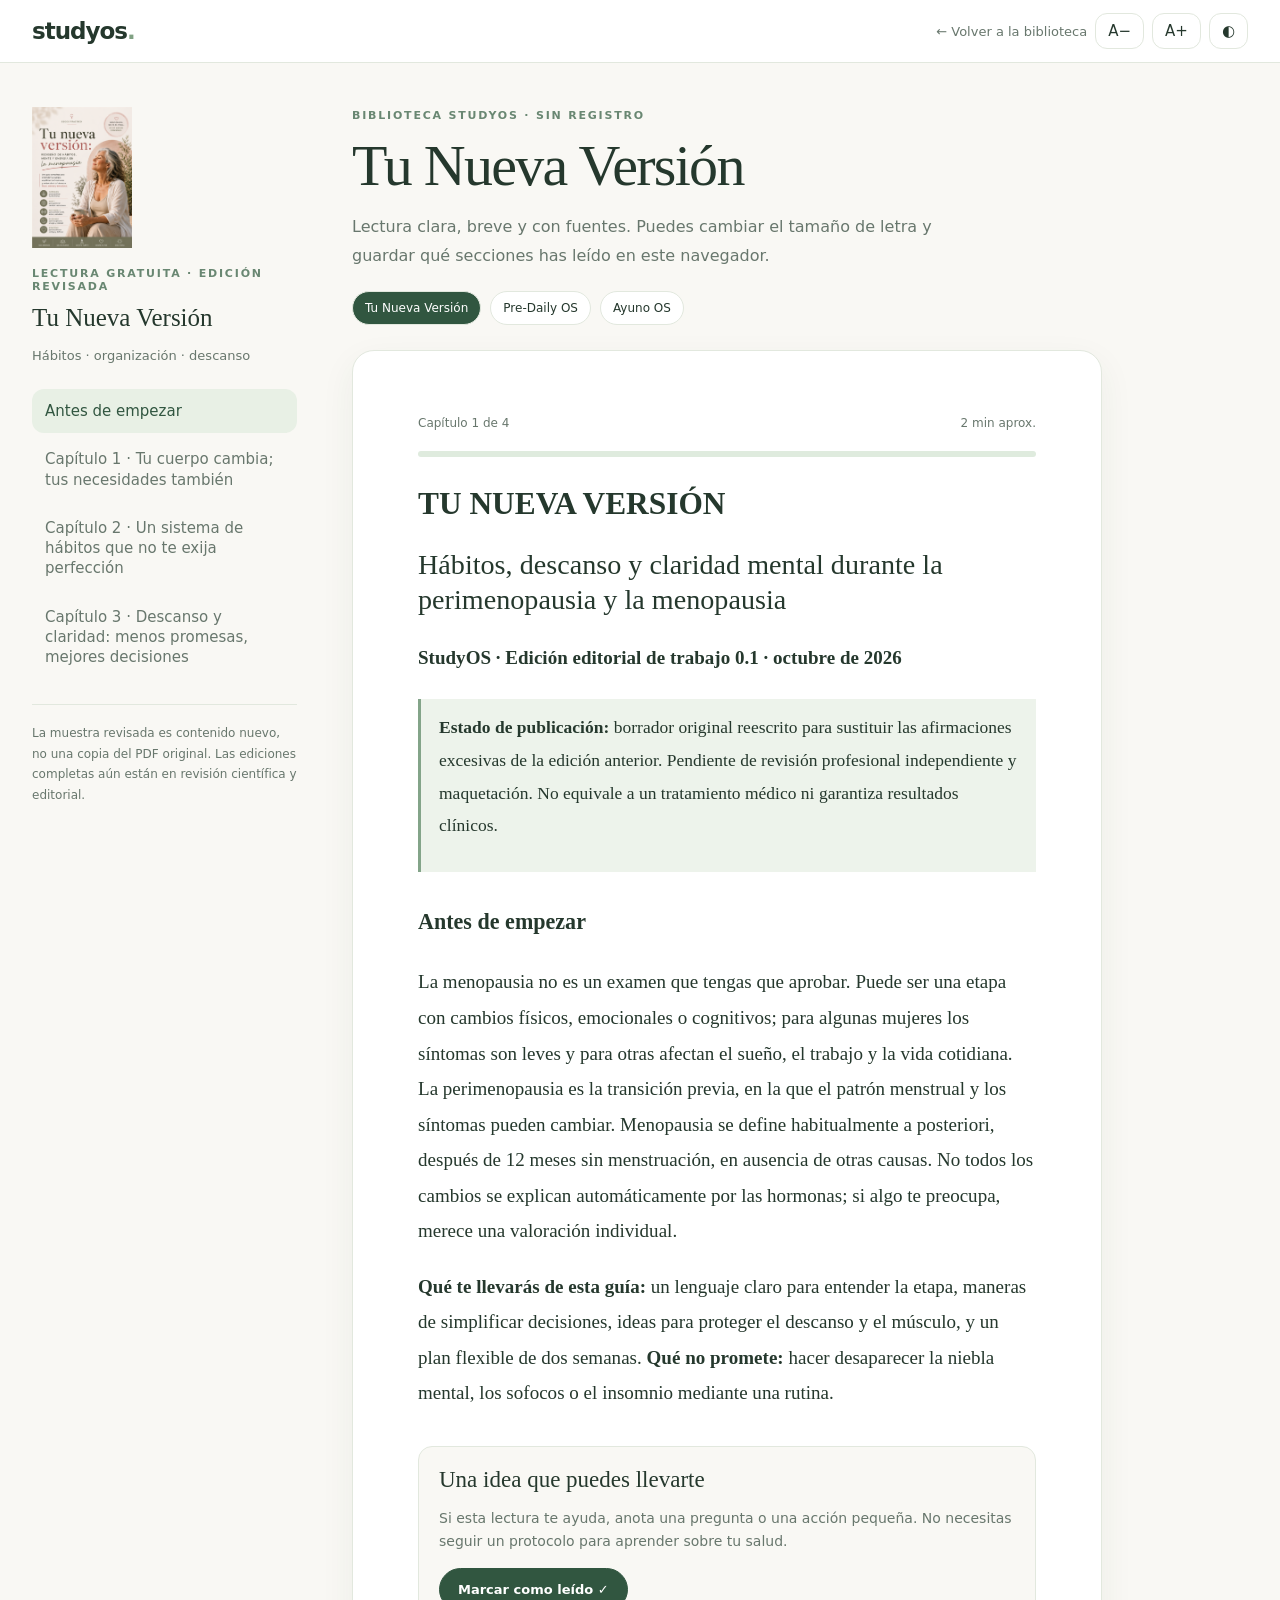
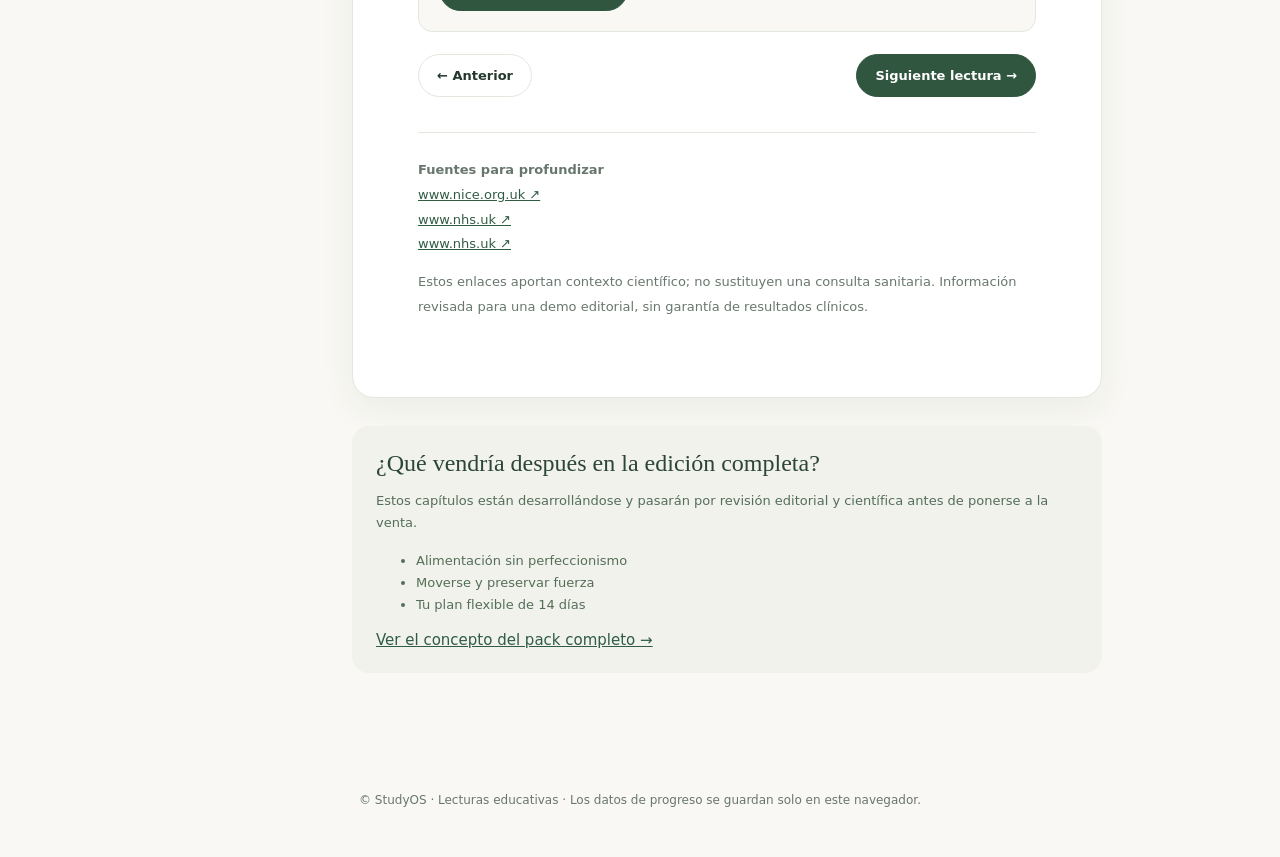
==== leer.html @ 232c693a "Add files via upload" ====
<!doctype html><html lang="es"><head><meta charset="utf-8"><meta name="viewport" content="width=device-width,initial-scale=1,viewport-fit=cover"><meta name="theme-color" content="#f9f8f4"><title>Biblioteca de lectura · StudyOS</title><meta name="description" content="Lee gratis guías claras y científicamente prudentes sobre menopausia, hábitos, suplementos y alimentación."><style>
:root{--ink:#25382d;--accent:#315c44;--bg:#f9f8f4;--paper:#fff;--muted:#68776d;--line:#e2e8de}*{box-sizing:border-box}html{scroll-behavior:smooth}body{margin:0;background:var(--bg);color:var(--ink);font-family:Inter,system-ui,-apple-system,sans-serif;font-size:15px}body.night{--ink:#e8eee7;--accent:#b4d5b4;--bg:#17251c;--paper:#26352a;--muted:#b2c0b1;--line:#405444}a{color:var(--accent)}button{font:inherit;cursor:pointer}header{position:sticky;top:0;z-index:5;background:var(--paper);border-bottom:1px solid var(--line)}.header-inner{max-width:1260px;margin:auto;display:flex;align-items:center;justify-content:space-between;gap:14px;padding:13px 22px}.logo{font-size:23px;letter-spacing:-1px;font-weight:850;text-decoration:none;color:var(--ink)}.logo span{color:#80a183}.nav-tools{display:flex;gap:8px;align-items:center;flex-wrap:wrap}.tool{background:transparent;border:1px solid var(--line);border-radius:12px;padding:8px 12px;color:var(--ink)}.tool:hover{border-color:var(--accent)}.small-link{font-size:13px;color:var(--muted);text-decoration:none}.layout{max-width:1260px;margin:0 auto;display:grid;grid-template-columns:265px minmax(0,750px);gap:55px;padding:42px 22px 90px}.sidebar{align-self:start;position:sticky;top:95px}.sidebar img{width:100px;height:145px;object-fit:contain;display:block;margin-bottom:17px}.eyebrow{font-size:11px;letter-spacing:1.8px;font-weight:800;color:#698772;text-transform:uppercase}.sidebar h2{font-family:Georgia,serif;font-size:25px;font-weight:400;margin:11px 0}.sidebar p{font-size:13px;color:var(--muted);line-height:1.7}.toc{margin-top:22px;display:flex;flex-direction:column;gap:4px}.toc button{border:0;background:transparent;text-align:left;padding:12px 13px;border-radius:12px;color:var(--muted);line-height:1.35}.toc button:hover,.toc button.active{background:#e8f0e5;color:#315640}body.night .toc button:hover,body.night .toc button.active{background:#39513d;color:white}.sidebar-note{border-top:1px solid var(--line);margin-top:25px;padding-top:18px;font-size:12px;color:var(--muted);line-height:1.7}.reader-head{padding:4px 0 25px}.reader-head h1{font-family:Georgia,serif;font-weight:400;font-size:clamp(38px,5vw,58px);letter-spacing:-1.7px;line-height:1.09;margin:12px 0}.reader-head p{color:var(--muted);font-size:16px;line-height:1.8;max-width:600px}.book-switch{margin-top:20px;display:flex;gap:9px;flex-wrap:wrap}.book-switch a{text-decoration:none;border:1px solid var(--line);border-radius:100px;padding:9px 12px;font-size:12px;background:var(--paper);color:var(--ink)}.book-switch a.current{background:#315640;color:white}.paper{background:var(--paper);border:1px solid var(--line);border-radius:22px;padding:clamp(23px,5.5vw,65px);box-shadow:0 12px 34px #284b3210}.read-meta{font-size:12px;color:var(--muted);display:flex;justify-content:space-between;align-items:center;gap:12px;margin-bottom:21px}.reading-progress{height:6px;border-radius:20px;background:#dfebde;overflow:hidden;margin-bottom:28px}.reading-progress i{height:100%;display:block;width:0;background:#547c5c;transition:width .2s}.prose{font-family:Georgia,'Times New Roman',serif;font-size:var(--reader-font,19px);line-height:1.87;letter-spacing:.02px}.prose h1{font-size:1.65em;line-height:1.2}.prose h2{font-size:1.48em;font-weight:400;line-height:1.23;margin:22px 0}.prose h3{font-size:1.16em;margin-top:29px}.prose p,.prose li{margin:0 0 1.05em}.prose ul,.prose ol{padding-left:1.4em}.prose strong{color:var(--ink)}.prose blockquote{border-left:3px solid #83a489;padding:12px 18px;margin:24px 0;background:#edf3eb;font-size:.92em}body.night .prose blockquote{background:#344b38}.end-card{border:1px solid var(--line);border-radius:14px;padding:20px;margin-top:35px;background:var(--bg)}.end-card h3{margin:0 0 9px;font-family:Georgia,serif;font-size:23px;font-weight:400}.end-card p{font-size:14px;color:var(--muted);line-height:1.7}.reader-actions{display:flex;justify-content:space-between;gap:10px;margin:22px 0}.btn{border:1px solid #315640;background:#315640;color:white;padding:13px 18px;border-radius:100px;font-size:13px;font-weight:700}.btn.secondary{background:transparent;color:var(--ink);border-color:var(--line)}.refs{margin-top:35px;font-size:13px;line-height:1.9;color:var(--muted);border-top:1px solid var(--line);padding-top:25px}.refs a{overflow-wrap:anywhere}.locked{background:#f0f2eb;border-radius:17px;padding:24px;margin-top:28px}.locked h3{font-family:Georgia,serif;font-weight:400;font-size:24px;margin:0 0 12px;color:#2d4535}.locked p,.locked li{font-size:13px;line-height:1.7;color:#556e58}footer{text-align:center;color:var(--muted);font-size:12px;padding:30px 12px 50px}#reader-error{display:none;margin:30px auto;padding:25px;max-width:500px}@media(max-width:820px){.layout{grid-template-columns:1fr;gap:15px;padding:20px 15px 60px}.sidebar{position:static;display:grid;grid-template-columns:70px 1fr;column-gap:14px}.sidebar img{width:69px;height:96px;grid-row:span 2}.sidebar h2{margin:0;font-size:20px}.sidebar p{margin:5px 0}.toc{grid-column:1/-1;display:flex;flex-direction:row;overflow-x:auto;gap:7px;padding-bottom:8px;margin-top:12px}.toc button{border:1px solid var(--line);white-space:nowrap;font-size:12px;flex:0 0 auto}.sidebar-note{grid-column:1/-1;margin-top:8px}.paper{padding:22px}.reader-head h1{font-size:37px}.header-inner{padding:11px 14px}.small-link{display:none}.nav-tools{gap:5px}.tool{padding:8px}}@media(prefers-reduced-motion:reduce){*{scroll-behavior:auto!important;transition:none!important}}
</style></head><body>
<header><div class="header-inner"><a class="logo" href="index.html">studyos<span>.</span></a><div class="nav-tools"><a class="small-link" href="index.html#biblioteca">← Volver a la biblioteca</a><button class="tool" id="font-down" type="button" aria-label="Reducir letra">A−</button><button class="tool" id="font-up" type="button" aria-label="Aumentar letra">A+</button><button class="tool" id="theme" type="button" aria-label="Cambiar modo de lectura">◐</button></div></div></header>
<main class="layout"><aside class="sidebar" aria-label="Navegación del lector"><img id="cover" alt="Portada del libro"/><div><div class="eyebrow">LECTURA GRATUITA · EDICIÓN REVISADA</div><h2 id="side-title"></h2><p id="side-sub"></p></div><nav class="toc" id="toc" aria-label="Capítulos disponibles"></nav><div class="sidebar-note">La muestra revisada es contenido nuevo, no una copia del PDF original. Las ediciones completas aún están en revisión científica y editorial.</div></aside>
<div><div class="reader-head"><div class="eyebrow">BIBLIOTECA STUDYOS · SIN REGISTRO</div><h1 id="main-title"></h1><p>Lectura clara, breve y con fuentes. Puedes cambiar el tamaño de letra y guardar qué secciones has leído en este navegador.</p><div class="book-switch" id="book-switch"></div></div><article class="paper"><div class="read-meta"><span id="chapter-position"></span><span id="reading-time"></span></div><div class="reading-progress"><i id="reading-progress"></i></div><div class="prose" id="prose"></div><div class="end-card"><h3>Una idea que puedes llevarte</h3><p>Si esta lectura te ayuda, anota una pregunta o una acción pequeña. No necesitas seguir un protocolo para aprender sobre tu salud.</p><button class="btn" id="mark-read" type="button">Marcar como leído ✓</button></div><div class="reader-actions"><button class="btn secondary" type="button" id="prev">← Anterior</button><button class="btn" type="button" id="next">Siguiente lectura →</button></div><div class="refs"><strong>Fuentes para profundizar</strong><div id="source-links"></div><p>Estos enlaces aportan contexto científico; no sustituyen una consulta sanitaria. Información revisada para una demo editorial, sin garantía de resultados clínicos.</p></div></article><div class="locked"><h3>¿Qué vendría después en la edición completa?</h3><p>Estos capítulos están desarrollándose y pasarán por revisión editorial y científica antes de ponerse a la venta.</p><ul id="premium-outline"></ul><a href="index.html#precios">Ver el concepto del pack completo →</a></div></div></main><footer>© StudyOS · Lecturas educativas · Los datos de progreso se guardan solo en este navegador.</footer>
<script src="lecturas.js"></script><script>
(()=>{
const all=window.STUDYOS_LECTURAS||{};const params=new URLSearchParams(location.search);let key=Object.prototype.hasOwnProperty.call(all,params.get('libro'))?params.get('libro'):'habitos';let book=all[key],index=0;const $=x=>document.getElementById(x);const chapters=book.chapters;
function read(){try{return JSON.parse(localStorage.getItem('studyos-read-v4')||'{}')}catch{return {}}}function save(x){try{localStorage.setItem('studyos-read-v4',JSON.stringify(x))}catch{}}
let saved=read();let fontsize=19;try{fontsize=Number(localStorage.getItem('studyos-font-v4')||19)}catch{}fontsize=Math.max(16,Math.min(25,fontsize));function setsize(){document.documentElement.style.setProperty('--reader-font',fontsize+'px');try{localStorage.setItem('studyos-font-v4',fontsize)}catch{}}
function draw(){book=all[key];let chapter=book.chapters[index];$('cover').src=book.cover;$('cover').alt='Portada de '+book.title;$('side-title').textContent=book.title;$('side-sub').textContent=book.subtitle;$('main-title').textContent=book.title;$('chapter-position').textContent='Capítulo '+(index+1)+' de '+book.chapters.length;$('reading-time').textContent=chapter.minutes+' min aprox.';$('reading-progress').style.width=(saved[key]||[]).length/book.chapters.length*100+'%';$('prose').innerHTML=chapter.html;$('toc').innerHTML=book.chapters.map((ch,i)=>`<button type="button" data-chapter="${i}" class="${i===index?'active':''}">${(saved[key]||[]).includes(i)?'✓ ':''}${ch.title}</button>`).join('');$('mark-read').textContent=(saved[key]||[]).includes(index)?'Leído ✓':'Marcar como leído ✓';$('prev').disabled=index===0;$('next').disabled=index===book.chapters.length-1;$('book-switch').innerHTML=Object.keys(all).map(k=>`<a class="${k===key?'current':''}" href="leer.html?libro=${k}">${all[k].title}</a>`).join('');$('source-links').innerHTML=book.sources.map(s=>`<div><a href="${s}" target="_blank" rel="noopener noreferrer">${new URL(s).hostname} ↗</a></div>`).join('');$('premium-outline').innerHTML=book.premium_outline.map(t=>'<li>'+t+'</li>').join('')}
$('toc').onclick=e=>{const b=e.target.closest('button[data-chapter]');if(b){index=Number(b.dataset.chapter);draw();window.scrollTo({top:0,behavior:'smooth'})}};$('prev').onclick=()=>{if(index>0){index--;draw();window.scrollTo(0,0)}};$('next').onclick=()=>{if(index<book.chapters.length-1){index++;draw();window.scrollTo(0,0)}};$('mark-read').onclick=()=>{let arr=saved[key]||[];if(!arr.includes(index))arr.push(index);saved[key]=arr;save(saved);draw()};$('font-up').onclick=()=>{fontsize=Math.min(25,fontsize+1);setsize()};$('font-down').onclick=()=>{fontsize=Math.max(16,fontsize-1);setsize()};$('theme').onclick=()=>{document.body.classList.toggle('night');try{localStorage.setItem('studyos-night-v4',document.body.classList.contains('night')?'1':'0')}catch{}};try{if(localStorage.getItem('studyos-night-v4')==='1')document.body.classList.add('night')}catch{}setsize();draw()
})();
</script></body></html>
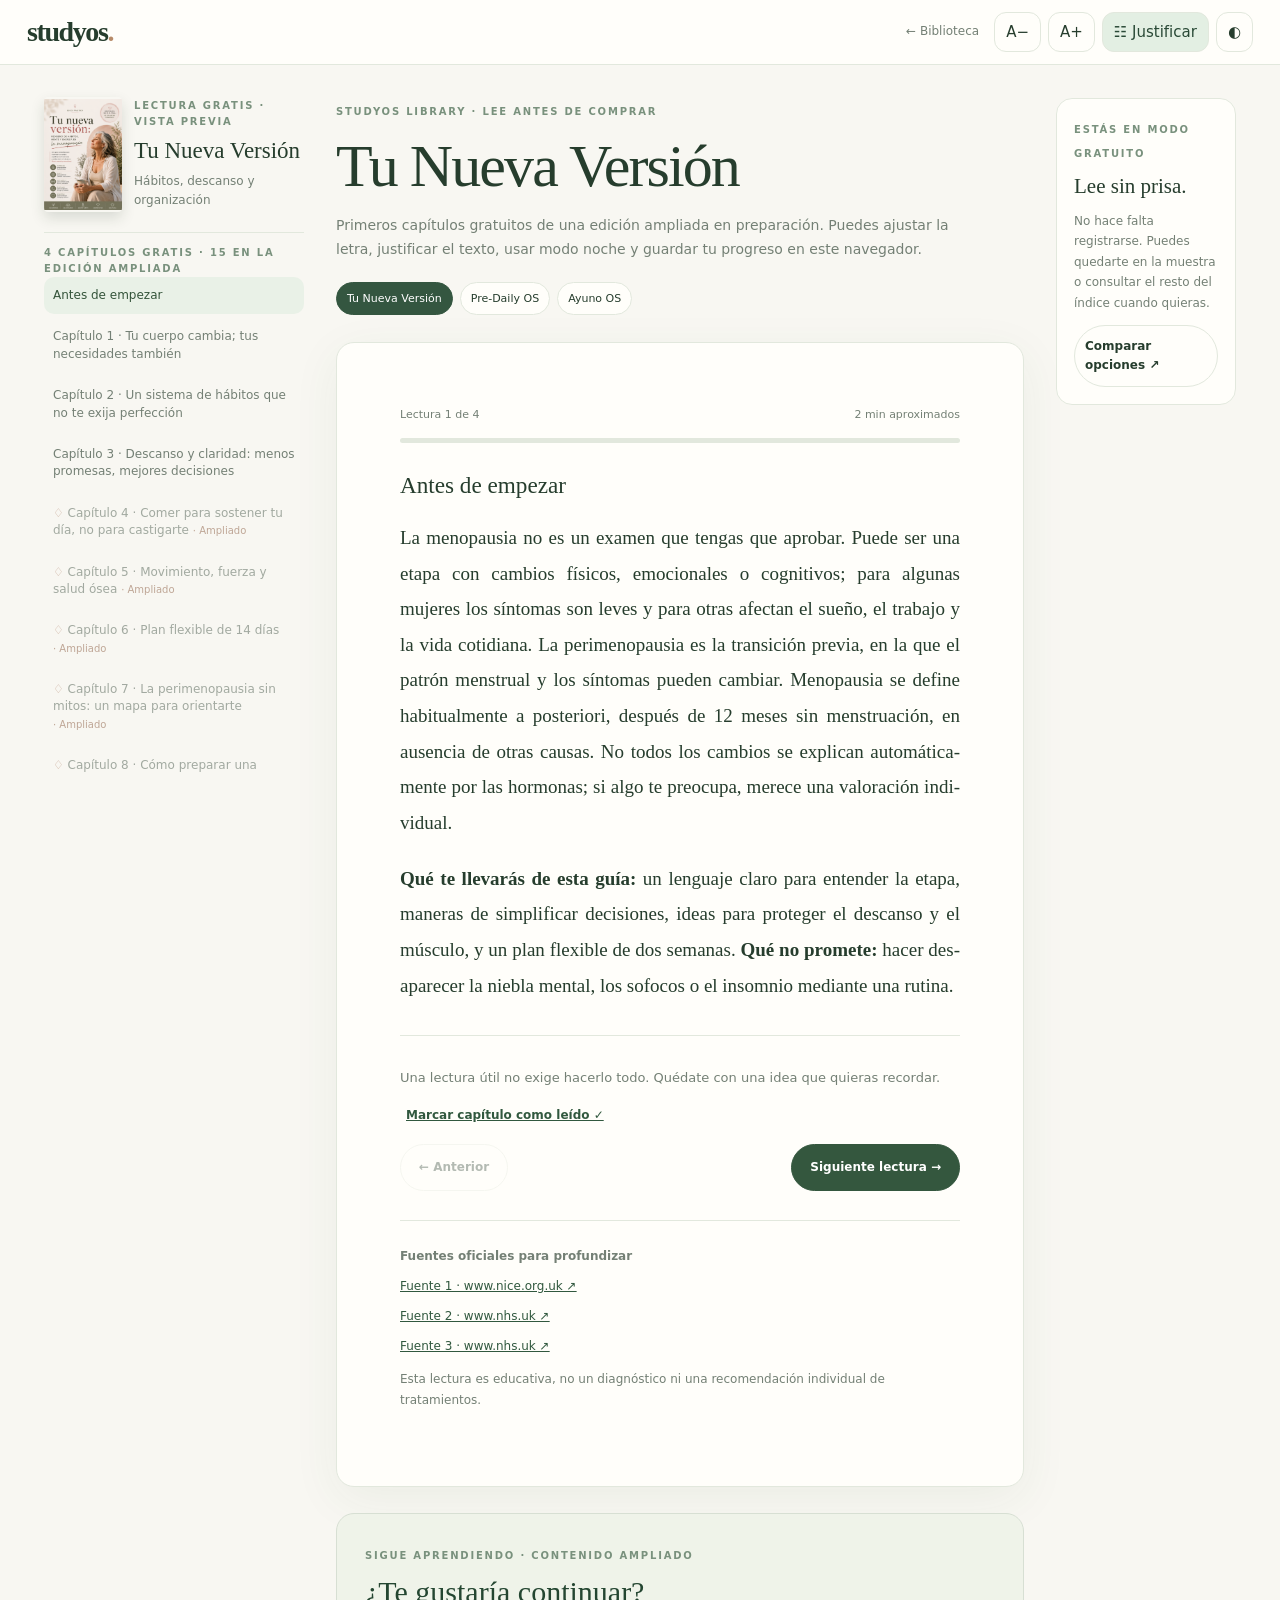
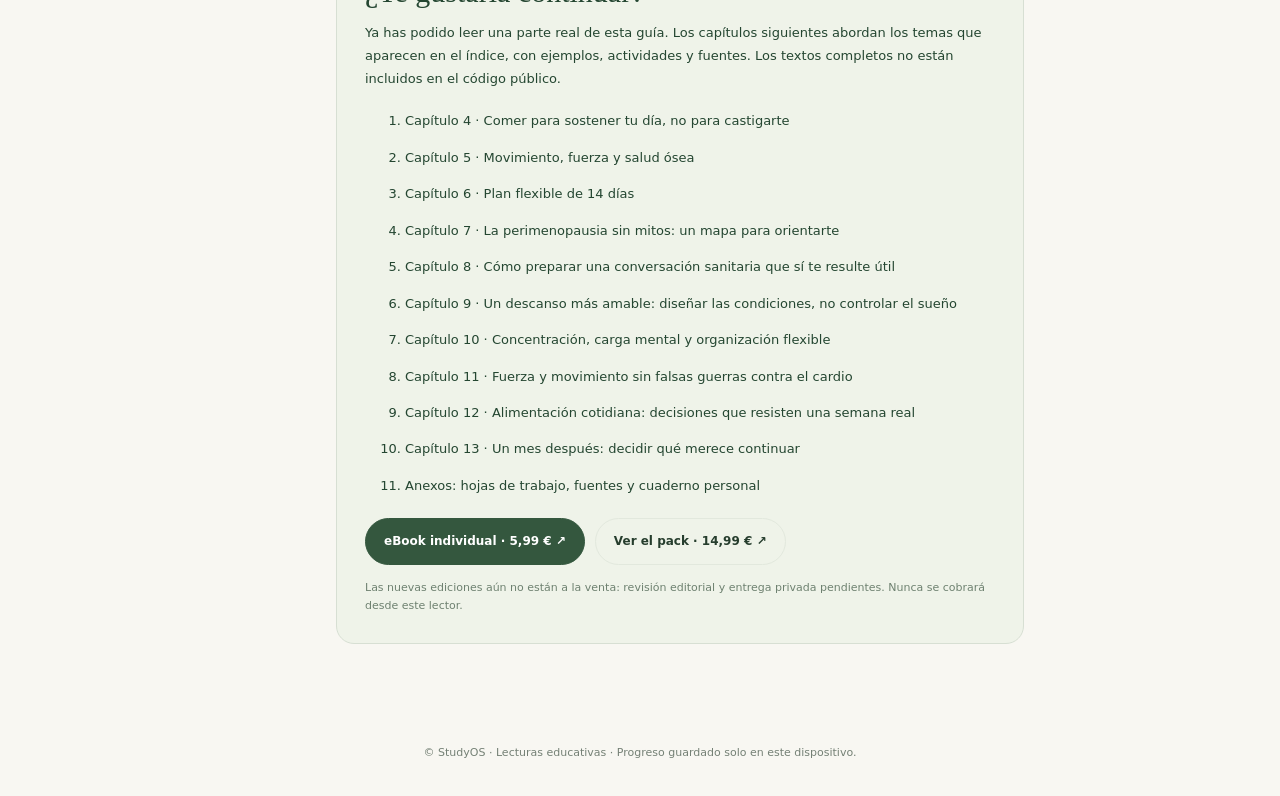
==== commit 4ad19e7f: "Add files via upload" ====
--- a/leer.html
+++ b/leer.html
@@ -1,15 +1,23 @@
-<!doctype html><html lang="es"><head><meta charset="utf-8"><meta name="viewport" content="width=device-width,initial-scale=1,viewport-fit=cover"><meta name="theme-color" content="#f9f8f4"><title>Biblioteca de lectura · StudyOS</title><meta name="description" content="Lee gratis guías claras y científicamente prudentes sobre menopausia, hábitos, suplementos y alimentación."><style>
-:root{--ink:#25382d;--accent:#315c44;--bg:#f9f8f4;--paper:#fff;--muted:#68776d;--line:#e2e8de}*{box-sizing:border-box}html{scroll-behavior:smooth}body{margin:0;background:var(--bg);color:var(--ink);font-family:Inter,system-ui,-apple-system,sans-serif;font-size:15px}body.night{--ink:#e8eee7;--accent:#b4d5b4;--bg:#17251c;--paper:#26352a;--muted:#b2c0b1;--line:#405444}a{color:var(--accent)}button{font:inherit;cursor:pointer}header{position:sticky;top:0;z-index:5;background:var(--paper);border-bottom:1px solid var(--line)}.header-inner{max-width:1260px;margin:auto;display:flex;align-items:center;justify-content:space-between;gap:14px;padding:13px 22px}.logo{font-size:23px;letter-spacing:-1px;font-weight:850;text-decoration:none;color:var(--ink)}.logo span{color:#80a183}.nav-tools{display:flex;gap:8px;align-items:center;flex-wrap:wrap}.tool{background:transparent;border:1px solid var(--line);border-radius:12px;padding:8px 12px;color:var(--ink)}.tool:hover{border-color:var(--accent)}.small-link{font-size:13px;color:var(--muted);text-decoration:none}.layout{max-width:1260px;margin:0 auto;display:grid;grid-template-columns:265px minmax(0,750px);gap:55px;padding:42px 22px 90px}.sidebar{align-self:start;position:sticky;top:95px}.sidebar img{width:100px;height:145px;object-fit:contain;display:block;margin-bottom:17px}.eyebrow{font-size:11px;letter-spacing:1.8px;font-weight:800;color:#698772;text-transform:uppercase}.sidebar h2{font-family:Georgia,serif;font-size:25px;font-weight:400;margin:11px 0}.sidebar p{font-size:13px;color:var(--muted);line-height:1.7}.toc{margin-top:22px;display:flex;flex-direction:column;gap:4px}.toc button{border:0;background:transparent;text-align:left;padding:12px 13px;border-radius:12px;color:var(--muted);line-height:1.35}.toc button:hover,.toc button.active{background:#e8f0e5;color:#315640}body.night .toc button:hover,body.night .toc button.active{background:#39513d;color:white}.sidebar-note{border-top:1px solid var(--line);margin-top:25px;padding-top:18px;font-size:12px;color:var(--muted);line-height:1.7}.reader-head{padding:4px 0 25px}.reader-head h1{font-family:Georgia,serif;font-weight:400;font-size:clamp(38px,5vw,58px);letter-spacing:-1.7px;line-height:1.09;margin:12px 0}.reader-head p{color:var(--muted);font-size:16px;line-height:1.8;max-width:600px}.book-switch{margin-top:20px;display:flex;gap:9px;flex-wrap:wrap}.book-switch a{text-decoration:none;border:1px solid var(--line);border-radius:100px;padding:9px 12px;font-size:12px;background:var(--paper);color:var(--ink)}.book-switch a.current{background:#315640;color:white}.paper{background:var(--paper);border:1px solid var(--line);border-radius:22px;padding:clamp(23px,5.5vw,65px);box-shadow:0 12px 34px #284b3210}.read-meta{font-size:12px;color:var(--muted);display:flex;justify-content:space-between;align-items:center;gap:12px;margin-bottom:21px}.reading-progress{height:6px;border-radius:20px;background:#dfebde;overflow:hidden;margin-bottom:28px}.reading-progress i{height:100%;display:block;width:0;background:#547c5c;transition:width .2s}.prose{font-family:Georgia,'Times New Roman',serif;font-size:var(--reader-font,19px);line-height:1.87;letter-spacing:.02px}.prose h1{font-size:1.65em;line-height:1.2}.prose h2{font-size:1.48em;font-weight:400;line-height:1.23;margin:22px 0}.prose h3{font-size:1.16em;margin-top:29px}.prose p,.prose li{margin:0 0 1.05em}.prose ul,.prose ol{padding-left:1.4em}.prose strong{color:var(--ink)}.prose blockquote{border-left:3px solid #83a489;padding:12px 18px;margin:24px 0;background:#edf3eb;font-size:.92em}body.night .prose blockquote{background:#344b38}.end-card{border:1px solid var(--line);border-radius:14px;padding:20px;margin-top:35px;background:var(--bg)}.end-card h3{margin:0 0 9px;font-family:Georgia,serif;font-size:23px;font-weight:400}.end-card p{font-size:14px;color:var(--muted);line-height:1.7}.reader-actions{display:flex;justify-content:space-between;gap:10px;margin:22px 0}.btn{border:1px solid #315640;background:#315640;color:white;padding:13px 18px;border-radius:100px;font-size:13px;font-weight:700}.btn.secondary{background:transparent;color:var(--ink);border-color:var(--line)}.refs{margin-top:35px;font-size:13px;line-height:1.9;color:var(--muted);border-top:1px solid var(--line);padding-top:25px}.refs a{overflow-wrap:anywhere}.locked{background:#f0f2eb;border-radius:17px;padding:24px;margin-top:28px}.locked h3{font-family:Georgia,serif;font-weight:400;font-size:24px;margin:0 0 12px;color:#2d4535}.locked p,.locked li{font-size:13px;line-height:1.7;color:#556e58}footer{text-align:center;color:var(--muted);font-size:12px;padding:30px 12px 50px}#reader-error{display:none;margin:30px auto;padding:25px;max-width:500px}@media(max-width:820px){.layout{grid-template-columns:1fr;gap:15px;padding:20px 15px 60px}.sidebar{position:static;display:grid;grid-template-columns:70px 1fr;column-gap:14px}.sidebar img{width:69px;height:96px;grid-row:span 2}.sidebar h2{margin:0;font-size:20px}.sidebar p{margin:5px 0}.toc{grid-column:1/-1;display:flex;flex-direction:row;overflow-x:auto;gap:7px;padding-bottom:8px;margin-top:12px}.toc button{border:1px solid var(--line);white-space:nowrap;font-size:12px;flex:0 0 auto}.sidebar-note{grid-column:1/-1;margin-top:8px}.paper{padding:22px}.reader-head h1{font-size:37px}.header-inner{padding:11px 14px}.small-link{display:none}.nav-tools{gap:5px}.tool{padding:8px}}@media(prefers-reduced-motion:reduce){*{scroll-behavior:auto!important;transition:none!important}}
+<!doctype html><html lang="es"><head><meta charset="utf-8"><meta name="viewport" content="width=device-width,initial-scale=1,viewport-fit=cover"><meta name="theme-color" content="#faf8f3"><meta name="description" content="Lee los primeros capítulos gratis, en un lector cómodo. Descubre el índice premium antes de decidir si comprar."><title>Leer gratis · Biblioteca StudyOS</title>
+<style>
+:root{--ink:#263d2d;--green:#31583e;--muted:#748075;--paper:#fffefa;--bg:#f8f7f2;--line:#e2e8dd;--reader-font:19px}*{box-sizing:border-box}html{scroll-behavior:smooth}body{margin:0;background:var(--bg);color:var(--ink);font:15px/1.6 system-ui,-apple-system,'Segoe UI',sans-serif}body.night{--ink:#e9eee8;--green:#c5dfc3;--muted:#afc2af;--paper:#26362b;--bg:#17241c;--line:#3c5540}a{color:var(--green)}button{font:inherit;cursor:pointer}header{background:var(--paper);border-bottom:1px solid var(--line);position:sticky;top:0;z-index:8}.top{max-width:1270px;margin:auto;display:flex;align-items:center;justify-content:space-between;padding:12px 22px;gap:14px}.logo{font:700 28px Georgia,serif;letter-spacing:-1.4px;text-decoration:none;color:var(--ink)}.logo b{color:#b78b69}.controls{display:flex;gap:7px;align-items:center;flex-wrap:wrap}.tool{border:1px solid var(--line);border-radius:12px;background:var(--paper);color:var(--ink);padding:7px 11px}.tool[aria-pressed="true"]{background:#e3efe3;color:#294936}.back{font-size:12px;text-decoration:none;color:var(--muted);margin-right:8px}.shell{max-width:1240px;margin:auto;padding:29px 24px 100px;display:grid;grid-template-columns:260px minmax(0,730px) 180px;gap:32px}.side{position:sticky;top:97px;align-self:start}.book-top{display:flex;gap:12px;align-items:center}.side img{width:78px;height:115px;object-fit:contain;border-radius:4px;box-shadow:0 6px 14px #24372125}.eyebrow{font-size:10px;letter-spacing:1.8px;font-weight:800;color:#79917d;text-transform:uppercase}.side h2{font:normal 23px/1.12 Georgia,serif;margin:8px 0}.side p{font-size:12px;color:var(--muted);margin:0}.side-divider{border-top:1px solid var(--line);margin:20px 0 12px}.book-toc{display:flex;flex-direction:column;gap:4px;max-height:55vh;overflow-y:auto}.book-toc button{border:0;background:transparent;border-radius:10px;padding:10px 9px;color:var(--muted);text-align:left;font-size:12px;line-height:1.45}.book-toc button.active,.book-toc button:hover{background:#e9f1e7;color:#34543a}body.night .book-toc button.active{background:#36523c;color:#fff}.book-toc button.locked{opacity:.65}.toc-tag{font-size:10px;color:#a07b65;white-space:nowrap}.reader-intro{margin:4px 0 27px}.reader-intro h1{font:normal clamp(39px,5vw,60px)/1.08 Georgia,serif;letter-spacing:-1.9px;margin:12px 0}.reader-intro p{font-size:14px;line-height:1.75;color:var(--muted);max-width:650px}.book-switch{display:flex;gap:7px;flex-wrap:wrap;margin:20px 0}.book-switch a{text-decoration:none;border:1px solid var(--line);background:var(--paper);border-radius:99px;color:var(--ink);padding:7px 10px;font-size:11px}.book-switch a.active{background:#345640;border-color:#345640;color:#fff}.paper{background:var(--paper);padding:clamp(20px,5vw,63px);border:1px solid var(--line);box-shadow:0 12px 48px #345c3510;border-radius:18px}.reading-meta{display:flex;align-items:center;justify-content:space-between;gap:12px;font-size:11px;color:var(--muted)}.meter{height:5px;background:var(--line);border-radius:99px;overflow:hidden;margin:14px 0 28px}.meter i{height:100%;display:block;background:#8ca993;transition:width .25s}.prose{font:var(--reader-font)/1.87 Georgia,'Times New Roman',serif;overflow-wrap:break-word}.prose p,.prose li{text-align:justify;text-justify:inter-word;hyphens:auto;-webkit-hyphens:auto;margin:0 0 1.1em}.left-text .prose p,.left-text .prose li{text-align:left;hyphens:none}.prose h2{font:normal 1.57em/1.2 Georgia,serif;margin:13px 0 24px}.prose h3{font:normal 1.22em/1.27 Georgia,serif;margin:20px 0}.prose strong{font-weight:700}.prose ol,.prose ul{padding-left:25px}.prose blockquote{border-left:3px solid #b28c69;background:#f2f3ec;color:#526a54;margin:20px 0;padding:12px 17px;font-size:.89em}body.night .prose blockquote{background:#304635;color:#e2eee1}.chapter-actions{margin-top:32px;padding-top:19px;border-top:1px solid var(--line)}.chapter-actions p{font-size:13px;color:var(--muted)}.nav-chapter{display:flex;justify-content:space-between;gap:10px;margin-top:18px}.btn{border:1px solid #34573e;background:#34573e;color:#fff;border-radius:99px;padding:13px 18px;text-decoration:none;font-size:12px;font-weight:750;display:inline-flex;align-items:center;justify-content:center;gap:7px}.btn.secondary{background:transparent;color:var(--ink);border-color:var(--line)}.btn:disabled{opacity:.35;cursor:default}.sources{border-top:1px solid var(--line);padding-top:25px;margin-top:29px;font-size:12px;color:var(--muted);line-height:1.75}.sources a{overflow-wrap:anywhere}.upgrade{margin-top:26px;border:1px solid #d7dfd3;border-radius:18px;background:#eff3e9;padding:28px;color:#244631}body.night .upgrade{background:#304535;color:#e7f0e4}.upgrade h2{font:normal 30px Georgia,serif;margin:9px 0}.upgrade p{font-size:13px;line-height:1.75}.upgrade li{font-size:13px;padding:5px 0}.offer-buttons{display:flex;gap:10px;flex-wrap:wrap;margin:17px 0 5px}.offer-buttons a{font-size:12px}.upgrade-note{font-size:11px;color:#6e8170;margin-top:14px}.reader-aside{align-self:start;position:sticky;top:98px}.reader-aside .mini-box{border:1px solid var(--line);border-radius:16px;padding:17px;background:var(--paper)}.reader-aside h3{font:normal 21px Georgia,serif;margin:10px 0}.reader-aside p{color:var(--muted);font-size:12px;line-height:1.7}.reader-aside .btn{width:100%;padding:11px 10px}.footer{text-align:center;font-size:11px;color:var(--muted);margin-bottom:35px}.mark{border:0;background:none;color:var(--green);text-decoration:underline;font-size:12px;cursor:pointer;font-weight:700}.source-link{display:block;margin:9px 0}.lock-icon{color:#b3876e}.chapter-end{background:#f2f5ee;border-radius:14px;padding:21px;margin:25px 0}.chapter-end strong{font:normal 22px Georgia,serif}.chapter-end p{font-size:13px;color:#586f60;line-height:1.7}body.night .chapter-end{background:#344837}body.night .chapter-end p{color:#cad8c6}button:focus-visible,a:focus-visible{outline:3px solid #bb966b;outline-offset:3px}
+@media(max-width:1100px){.shell{grid-template-columns:245px minmax(0,760px)}.reader-aside{display:none}}@media(max-width:800px){.shell{grid-template-columns:1fr;padding:18px 14px 65px;gap:18px}.side{position:static}.book-toc{flex-direction:row;overflow-x:auto;max-height:none;padding:4px 0 10px}.book-toc button{flex:0 0 auto;max-width:175px;border:1px solid var(--line)}.book-top{align-items:center}.side img{width:58px;height:80px}.side-divider{margin:14px 0 5px}.paper{padding:23px}.reader-intro h1{font-size:42px}.controls{gap:5px}.tool{padding:7px 8px}.back{display:none}}@media(max-width:450px){.nav-chapter{flex-direction:column}.nav-chapter button{width:100%}.top{padding:10px 13px}.logo{font-size:23px}.reader-intro h1{font-size:37px}.book-switch a{font-size:10px}}
+@media(prefers-reduced-motion:reduce){html{scroll-behavior:auto}*{transition:none!important}}
+
+/* Ajustes de legibilidad V5 · solamente texto del libro */
+.prose p,.prose li{text-align:justify;text-justify:inter-word;hyphens:auto;-webkit-hyphens:auto;overflow-wrap:break-word}
+.left-text .prose p,.left-text .prose li{text-align:left;hyphens:none}
+.upgrade{scroll-margin-top:95px}.upgrade li{line-height:1.65;margin-bottom:5px}.upgrade .offer-buttons .btn{min-height:46px}
+@media(max-width:480px){.upgrade{padding:19px}.upgrade .offer-buttons{flex-direction:column}.upgrade .offer-buttons .btn{width:100%}}
 </style></head><body>
-<header><div class="header-inner"><a class="logo" href="index.html">studyos<span>.</span></a><div class="nav-tools"><a class="small-link" href="index.html#biblioteca">← Volver a la biblioteca</a><button class="tool" id="font-down" type="button" aria-label="Reducir letra">A−</button><button class="tool" id="font-up" type="button" aria-label="Aumentar letra">A+</button><button class="tool" id="theme" type="button" aria-label="Cambiar modo de lectura">◐</button></div></div></header>
-<main class="layout"><aside class="sidebar" aria-label="Navegación del lector"><img id="cover" alt="Portada del libro"/><div><div class="eyebrow">LECTURA GRATUITA · EDICIÓN REVISADA</div><h2 id="side-title"></h2><p id="side-sub"></p></div><nav class="toc" id="toc" aria-label="Capítulos disponibles"></nav><div class="sidebar-note">La muestra revisada es contenido nuevo, no una copia del PDF original. Las ediciones completas aún están en revisión científica y editorial.</div></aside>
-<div><div class="reader-head"><div class="eyebrow">BIBLIOTECA STUDYOS · SIN REGISTRO</div><h1 id="main-title"></h1><p>Lectura clara, breve y con fuentes. Puedes cambiar el tamaño de letra y guardar qué secciones has leído en este navegador.</p><div class="book-switch" id="book-switch"></div></div><article class="paper"><div class="read-meta"><span id="chapter-position"></span><span id="reading-time"></span></div><div class="reading-progress"><i id="reading-progress"></i></div><div class="prose" id="prose"></div><div class="end-card"><h3>Una idea que puedes llevarte</h3><p>Si esta lectura te ayuda, anota una pregunta o una acción pequeña. No necesitas seguir un protocolo para aprender sobre tu salud.</p><button class="btn" id="mark-read" type="button">Marcar como leído ✓</button></div><div class="reader-actions"><button class="btn secondary" type="button" id="prev">← Anterior</button><button class="btn" type="button" id="next">Siguiente lectura →</button></div><div class="refs"><strong>Fuentes para profundizar</strong><div id="source-links"></div><p>Estos enlaces aportan contexto científico; no sustituyen una consulta sanitaria. Información revisada para una demo editorial, sin garantía de resultados clínicos.</p></div></article><div class="locked"><h3>¿Qué vendría después en la edición completa?</h3><p>Estos capítulos están desarrollándose y pasarán por revisión editorial y científica antes de ponerse a la venta.</p><ul id="premium-outline"></ul><a href="index.html#precios">Ver el concepto del pack completo →</a></div></div></main><footer>© StudyOS · Lecturas educativas · Los datos de progreso se guardan solo en este navegador.</footer>
+<header><div class="top"><a class="logo" href="index.html" aria-label="Volver a StudyOS">studyos<b>.</b></a><div class="controls"><a class="back" href="index.html#biblioteca">← Biblioteca</a><button class="tool" id="smaller" aria-label="Reducir tamaño de texto">A−</button><button class="tool" id="larger" aria-label="Aumentar tamaño de texto">A+</button><button class="tool" id="justify" aria-pressed="true" title="Alternar texto justificado y alineado a la izquierda">☷ Justificar</button><button class="tool" id="night" aria-label="Alternar modo nocturno">◐</button></div></div></header>
+<main class="shell"><aside class="side"><div class="book-top"><img id="cover" alt="Portada de la guía"><div><div class="eyebrow">LECTURA GRATIS · VISTA PREVIA</div><h2 id="side-title"></h2><p id="side-sub"></p></div></div><div class="side-divider"></div><div class="eyebrow" id="toc-counter"></div><nav class="book-toc" id="toc" aria-label="Índice de capítulos"></nav></aside>
+<div class="main-col"><div class="reader-intro"><span class="eyebrow">STUDYOS LIBRARY · LEE ANTES DE COMPRAR</span><h1 id="title"></h1><p>Primeros capítulos gratuitos de una edición ampliada en preparación. Puedes ajustar la letra, justificar el texto, usar modo noche y guardar tu progreso en este navegador.</p><div class="book-switch" id="book-switch"></div></div>
+<article class="paper"><div class="reading-meta"><span id="chapter-counter"></span><span id="minute-counter"></span></div><div class="meter"><i id="meter"></i></div><div class="prose" id="prose" lang="es"></div><div class="chapter-actions"><p>Una lectura útil no exige hacerlo todo. Quédate con una idea que quieras recordar.</p><button id="read-button" type="button" class="mark">Marcar capítulo como leído ✓</button><div class="nav-chapter"><button id="prev" type="button" class="btn secondary">← Anterior</button><button id="next" type="button" class="btn">Siguiente lectura →</button></div></div><div class="sources"><strong>Fuentes oficiales para profundizar</strong><div id="source-list"></div><p>Esta lectura es educativa, no un diagnóstico ni una recomendación individual de tratamientos.</p></div></article>
+<section class="upgrade" id="continuar"><span class="eyebrow">SIGUE APRENDIENDO · CONTENIDO AMPLIADO</span><h2>¿Te gustaría continuar?</h2><p>Ya has podido leer una parte real de esta guía. Los capítulos siguientes abordan los temas que aparecen en el índice, con ejemplos, actividades y fuentes. Los textos completos no están incluidos en el código público.</p><div id="locked-list"></div><div class="offer-buttons"><a class="btn" href="index.html#precios" id="buy-single">eBook individual · 5,99 € ↗</a><a class="btn secondary" href="index.html#precios">Ver el pack · 14,99 € ↗</a></div><div class="upgrade-note">Las nuevas ediciones aún no están a la venta: revisión editorial y entrega privada pendientes. Nunca se cobrará desde este lector.</div></section>
+</div><aside class="reader-aside"><div class="mini-box"><span class="eyebrow">ESTÁS EN MODO GRATUITO</span><h3>Lee sin prisa.</h3><p>No hace falta registrarse. Puedes quedarte en la muestra o consultar el resto del índice cuando quieras.</p><a class="btn secondary" href="index.html#precios">Comparar opciones ↗</a></div></aside></main><div class="footer">© StudyOS · Lecturas educativas · Progreso guardado solo en este dispositivo.</div>
 <script src="lecturas.js"></script><script>
-(()=>{
-const all=window.STUDYOS_LECTURAS||{};const params=new URLSearchParams(location.search);let key=Object.prototype.hasOwnProperty.call(all,params.get('libro'))?params.get('libro'):'habitos';let book=all[key],index=0;const $=x=>document.getElementById(x);const chapters=book.chapters;
-function read(){try{return JSON.parse(localStorage.getItem('studyos-read-v4')||'{}')}catch{return {}}}function save(x){try{localStorage.setItem('studyos-read-v4',JSON.stringify(x))}catch{}}
-let saved=read();let fontsize=19;try{fontsize=Number(localStorage.getItem('studyos-font-v4')||19)}catch{}fontsize=Math.max(16,Math.min(25,fontsize));function setsize(){document.documentElement.style.setProperty('--reader-font',fontsize+'px');try{localStorage.setItem('studyos-font-v4',fontsize)}catch{}}
-function draw(){book=all[key];let chapter=book.chapters[index];$('cover').src=book.cover;$('cover').alt='Portada de '+book.title;$('side-title').textContent=book.title;$('side-sub').textContent=book.subtitle;$('main-title').textContent=book.title;$('chapter-position').textContent='Capítulo '+(index+1)+' de '+book.chapters.length;$('reading-time').textContent=chapter.minutes+' min aprox.';$('reading-progress').style.width=(saved[key]||[]).length/book.chapters.length*100+'%';$('prose').innerHTML=chapter.html;$('toc').innerHTML=book.chapters.map((ch,i)=>`<button type="button" data-chapter="${i}" class="${i===index?'active':''}">${(saved[key]||[]).includes(i)?'✓ ':''}${ch.title}</button>`).join('');$('mark-read').textContent=(saved[key]||[]).includes(index)?'Leído ✓':'Marcar como leído ✓';$('prev').disabled=index===0;$('next').disabled=index===book.chapters.length-1;$('book-switch').innerHTML=Object.keys(all).map(k=>`<a class="${k===key?'current':''}" href="leer.html?libro=${k}">${all[k].title}</a>`).join('');$('source-links').innerHTML=book.sources.map(s=>`<div><a href="${s}" target="_blank" rel="noopener noreferrer">${new URL(s).hostname} ↗</a></div>`).join('');$('premium-outline').innerHTML=book.premium_outline.map(t=>'<li>'+t+'</li>').join('')}
-$('toc').onclick=e=>{const b=e.target.closest('button[data-chapter]');if(b){index=Number(b.dataset.chapter);draw();window.scrollTo({top:0,behavior:'smooth'})}};$('prev').onclick=()=>{if(index>0){index--;draw();window.scrollTo(0,0)}};$('next').onclick=()=>{if(index<book.chapters.length-1){index++;draw();window.scrollTo(0,0)}};$('mark-read').onclick=()=>{let arr=saved[key]||[];if(!arr.includes(index))arr.push(index);saved[key]=arr;save(saved);draw()};$('font-up').onclick=()=>{fontsize=Math.min(25,fontsize+1);setsize()};$('font-down').onclick=()=>{fontsize=Math.max(16,fontsize-1);setsize()};$('theme').onclick=()=>{document.body.classList.toggle('night');try{localStorage.setItem('studyos-night-v4',document.body.classList.contains('night')?'1':'0')}catch{}};try{if(localStorage.getItem('studyos-night-v4')==='1')document.body.classList.add('night')}catch{}setsize();draw()
-})();
+(()=>{const DATA=window.STUDYOS_LECTURAS||{};const $=id=>document.getElementById(id);let key=new URLSearchParams(location.search).get('libro');if(!DATA[key])key='habitos';let book=DATA[key],idx=0;const storage='studyos-reading-v5';let saved={};try{saved=JSON.parse(localStorage.getItem(storage)||'{}')}catch{}function save(){try{localStorage.setItem(storage,JSON.stringify(saved))}catch{}}let font=19;try{font=Math.max(16,Math.min(25,Number(localStorage.getItem('studyos-font-v5'))||19))}catch{}function setfont(){document.documentElement.style.setProperty('--reader-font',font+'px');try{localStorage.setItem('studyos-font-v5',String(font))}catch{}}
+const labels=Object.keys(DATA);function draw(){const ch=book.chapters[idx];$('cover').src=book.cover;$('cover').alt='Portada de '+book.title;$('side-title').textContent=book.title;$('side-sub').textContent=book.subtitle;$('title').textContent=book.title;$('toc-counter').textContent=book.chapters.length+' capítulos gratis · '+book.total_chapters+' en la edición ampliada';$('chapter-counter').textContent='Lectura '+(idx+1)+' de '+book.chapters.length;$('minute-counter').textContent=ch.minutes+' min aproximados';const read=saved[key]||[];$('meter').style.width=(read.length/book.chapters.length*100)+'%';$('prose').innerHTML=ch.html;$('toc').innerHTML=book.chapters.map((c,i)=>'<button data-ch="'+i+'" class="'+(idx===i?'active':'')+'">'+(read.includes(i)?'✓ ':'')+c.title+'</button>').join('')+book.premium_outline.map((t,i)=>'<button type="button" class="locked" data-lock="'+i+'" title="Contenido de la edición ampliada"><span class="lock-icon">♢</span> '+t+' <span class="toc-tag">· Ampliado</span></button>').join('');$('read-button').textContent=read.includes(idx)?'Capítulo leído ✓':'Marcar capítulo como leído ✓';$('prev').disabled=idx===0;$('next').textContent=idx===book.chapters.length-1?'Ver lo que sigue ↓':'Siguiente lectura →';$('book-switch').innerHTML=labels.map(k=>'<a href="leer.html?libro='+k+'" class="'+(k===key?'active':'')+'">'+DATA[k].title+'</a>').join('');$('source-list').innerHTML=book.sources.map((u,i)=>'<a class="source-link" target="_blank" rel="noopener noreferrer" href="'+u+'">Fuente '+(i+1)+' · '+new URL(u).hostname+' ↗</a>').join('');$('locked-list').innerHTML='<ol>'+book.premium_outline.map(x=>'<li>'+x+'</li>').join('')+'</ol>';}
+$('toc').onclick=e=>{const locked=e.target.closest('[data-lock]');if(locked){$('continuar').scrollIntoView({behavior:'smooth'});return;}const b=e.target.closest('[data-ch]');if(b){idx=Number(b.dataset.ch);draw();window.scrollTo({top:0,behavior:'smooth'})}};$('prev').onclick=()=>{if(idx>0){idx--;draw();window.scrollTo({top:0,behavior:'smooth'})}};$('next').onclick=()=>{if(idx<book.chapters.length-1){idx++;draw();window.scrollTo({top:0,behavior:'smooth'})}else $('continuar').scrollIntoView({behavior:'smooth'})};$('read-button').onclick=()=>{let s=saved[key]||[];if(!s.includes(idx))s.push(idx);saved[key]=s;save();draw()};$('larger').onclick=()=>{font=Math.min(25,font+1);setfont()};$('smaller').onclick=()=>{font=Math.max(16,font-1);setfont()};$('night').onclick=()=>{document.body.classList.toggle('night');try{localStorage.setItem('studyos-night-v5',document.body.classList.contains('night')?'1':'0')}catch{}};$('justify').onclick=()=>{document.body.classList.toggle('left-text');let yes=!document.body.classList.contains('left-text');$('justify').setAttribute('aria-pressed',String(yes));try{localStorage.setItem('studyos-justify-v5',yes?'1':'0')}catch{}};try{if(localStorage.getItem('studyos-night-v5')==='1')document.body.classList.add('night');if(localStorage.getItem('studyos-justify-v5')==='0'){document.body.classList.add('left-text');$('justify').setAttribute('aria-pressed','false')}}catch{}setfont();draw()})();
 </script></body></html>
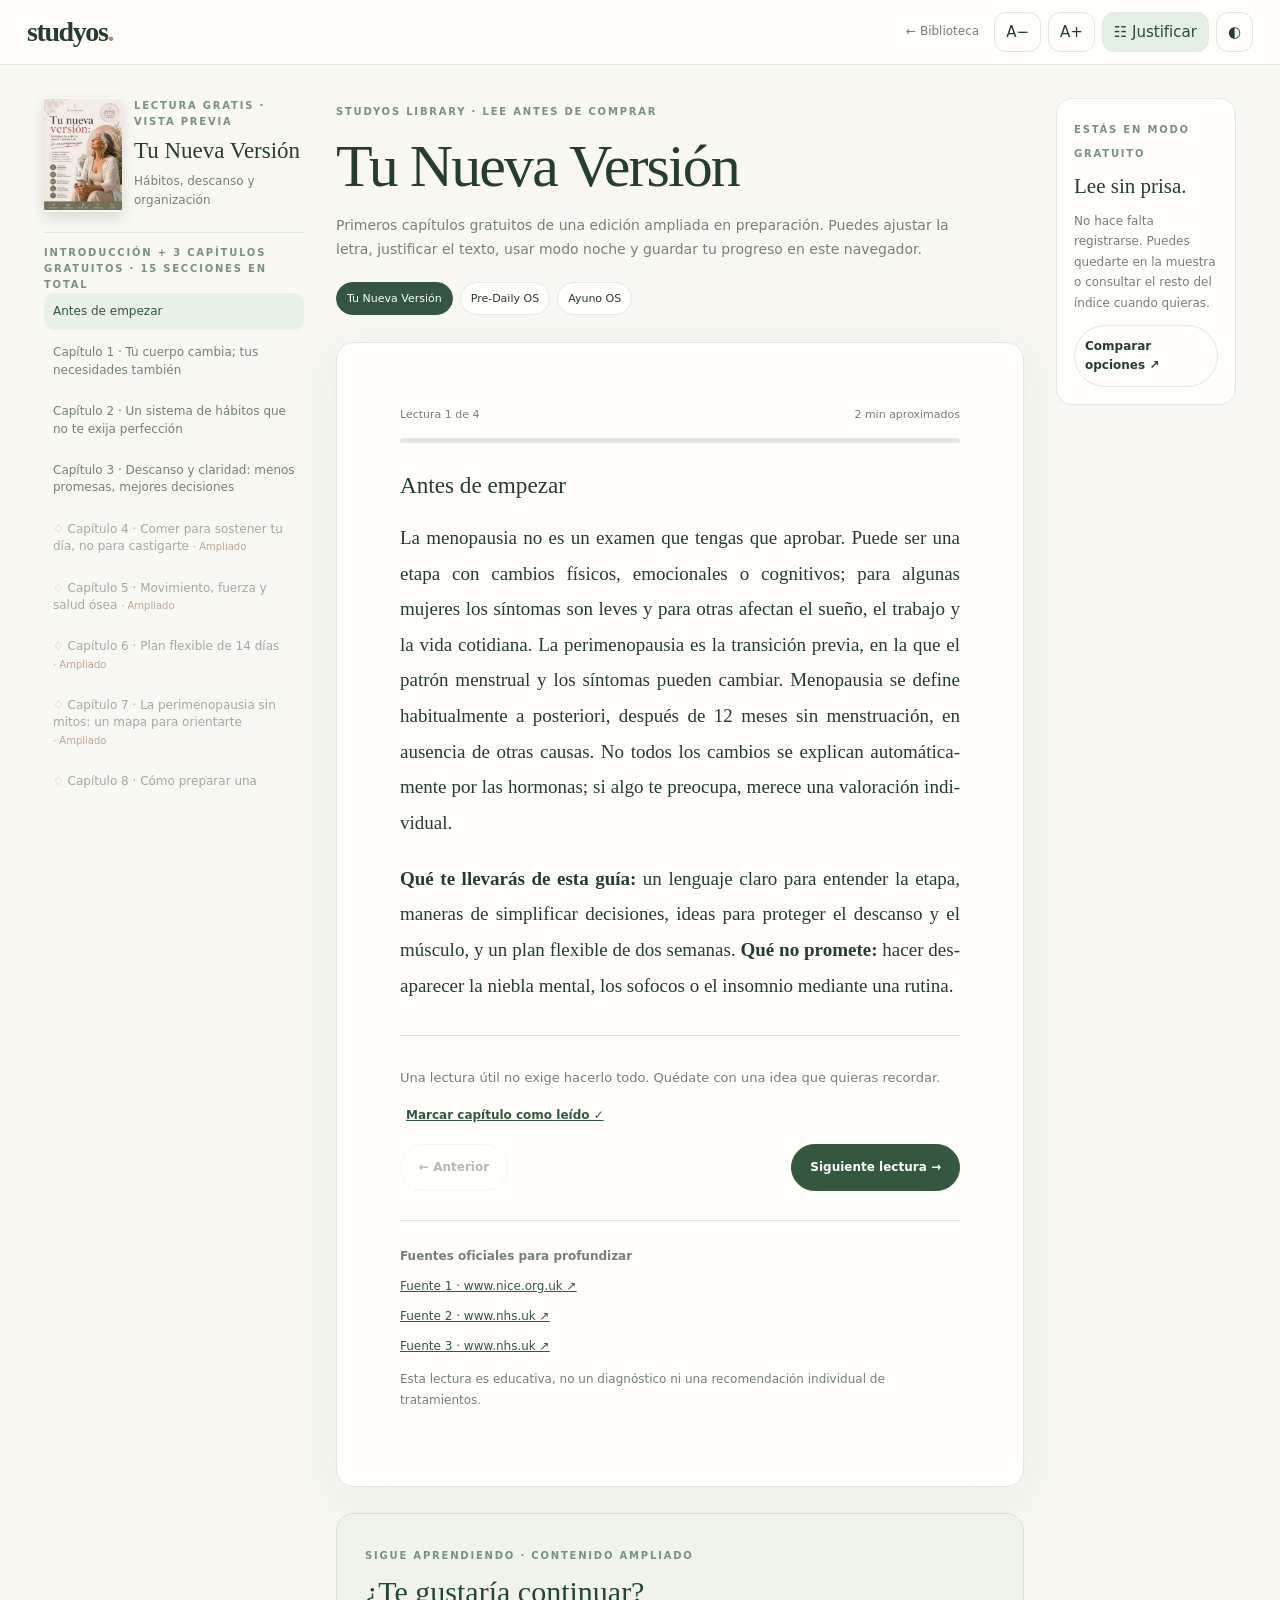
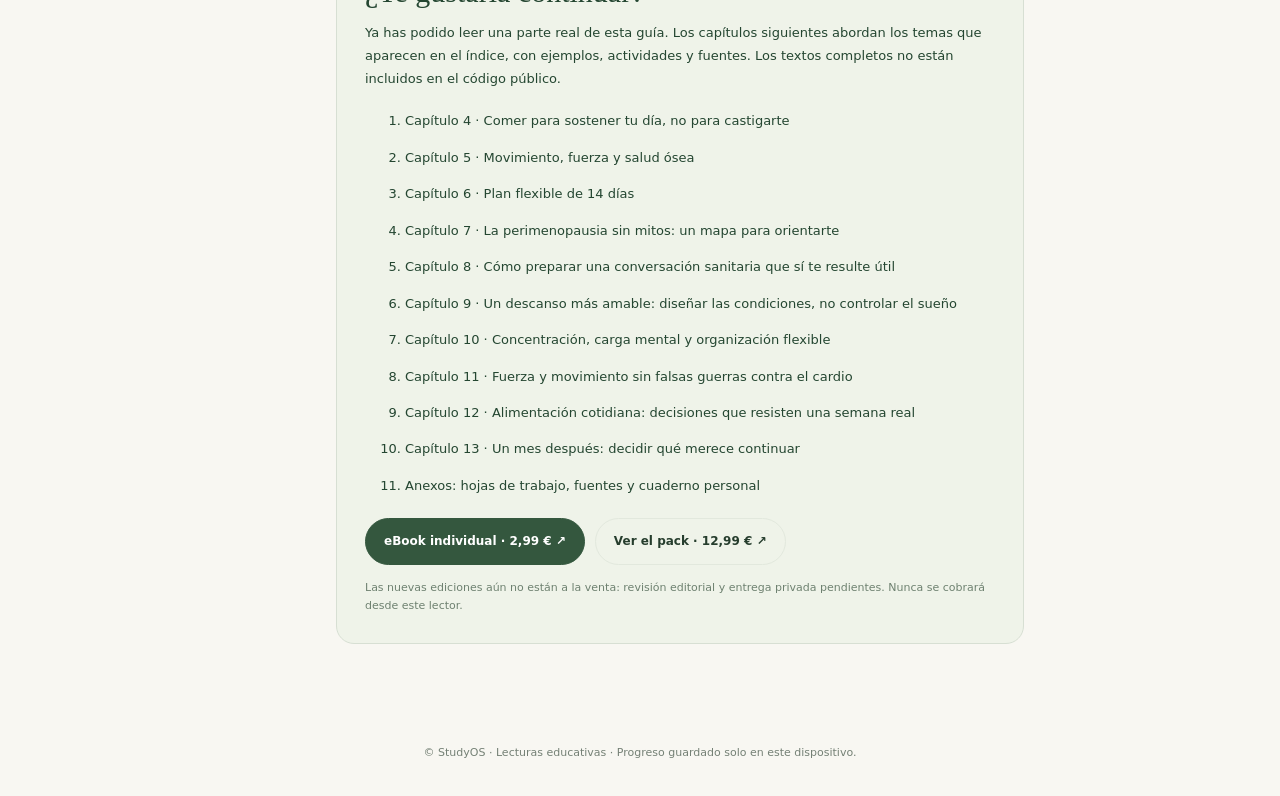
==== commit 15ddb39b: "Add files via upload" ====
--- a/leer.html
+++ b/leer.html
@@ -14,10 +14,10 @@
 <main class="shell"><aside class="side"><div class="book-top"><img id="cover" alt="Portada de la guía"><div><div class="eyebrow">LECTURA GRATIS · VISTA PREVIA</div><h2 id="side-title"></h2><p id="side-sub"></p></div></div><div class="side-divider"></div><div class="eyebrow" id="toc-counter"></div><nav class="book-toc" id="toc" aria-label="Índice de capítulos"></nav></aside>
 <div class="main-col"><div class="reader-intro"><span class="eyebrow">STUDYOS LIBRARY · LEE ANTES DE COMPRAR</span><h1 id="title"></h1><p>Primeros capítulos gratuitos de una edición ampliada en preparación. Puedes ajustar la letra, justificar el texto, usar modo noche y guardar tu progreso en este navegador.</p><div class="book-switch" id="book-switch"></div></div>
 <article class="paper"><div class="reading-meta"><span id="chapter-counter"></span><span id="minute-counter"></span></div><div class="meter"><i id="meter"></i></div><div class="prose" id="prose" lang="es"></div><div class="chapter-actions"><p>Una lectura útil no exige hacerlo todo. Quédate con una idea que quieras recordar.</p><button id="read-button" type="button" class="mark">Marcar capítulo como leído ✓</button><div class="nav-chapter"><button id="prev" type="button" class="btn secondary">← Anterior</button><button id="next" type="button" class="btn">Siguiente lectura →</button></div></div><div class="sources"><strong>Fuentes oficiales para profundizar</strong><div id="source-list"></div><p>Esta lectura es educativa, no un diagnóstico ni una recomendación individual de tratamientos.</p></div></article>
-<section class="upgrade" id="continuar"><span class="eyebrow">SIGUE APRENDIENDO · CONTENIDO AMPLIADO</span><h2>¿Te gustaría continuar?</h2><p>Ya has podido leer una parte real de esta guía. Los capítulos siguientes abordan los temas que aparecen en el índice, con ejemplos, actividades y fuentes. Los textos completos no están incluidos en el código público.</p><div id="locked-list"></div><div class="offer-buttons"><a class="btn" href="index.html#precios" id="buy-single">eBook individual · 5,99 € ↗</a><a class="btn secondary" href="index.html#precios">Ver el pack · 14,99 € ↗</a></div><div class="upgrade-note">Las nuevas ediciones aún no están a la venta: revisión editorial y entrega privada pendientes. Nunca se cobrará desde este lector.</div></section>
+<section class="upgrade" id="continuar"><span class="eyebrow">SIGUE APRENDIENDO · CONTENIDO AMPLIADO</span><h2>¿Te gustaría continuar?</h2><p>Ya has podido leer una parte real de esta guía. Los capítulos siguientes abordan los temas que aparecen en el índice, con ejemplos, actividades y fuentes. Los textos completos no están incluidos en el código público.</p><div id="locked-list"></div><div class="offer-buttons"><a class="btn" href="index.html#precios" id="buy-single">eBook individual · 2,99 € ↗</a><a class="btn secondary" href="index.html#precios">Ver el pack · 12,99 € ↗</a></div><div class="upgrade-note">Las nuevas ediciones aún no están a la venta: revisión editorial y entrega privada pendientes. Nunca se cobrará desde este lector.</div></section>
 </div><aside class="reader-aside"><div class="mini-box"><span class="eyebrow">ESTÁS EN MODO GRATUITO</span><h3>Lee sin prisa.</h3><p>No hace falta registrarse. Puedes quedarte en la muestra o consultar el resto del índice cuando quieras.</p><a class="btn secondary" href="index.html#precios">Comparar opciones ↗</a></div></aside></main><div class="footer">© StudyOS · Lecturas educativas · Progreso guardado solo en este dispositivo.</div>
 <script src="lecturas.js"></script><script>
 (()=>{const DATA=window.STUDYOS_LECTURAS||{};const $=id=>document.getElementById(id);let key=new URLSearchParams(location.search).get('libro');if(!DATA[key])key='habitos';let book=DATA[key],idx=0;const storage='studyos-reading-v5';let saved={};try{saved=JSON.parse(localStorage.getItem(storage)||'{}')}catch{}function save(){try{localStorage.setItem(storage,JSON.stringify(saved))}catch{}}let font=19;try{font=Math.max(16,Math.min(25,Number(localStorage.getItem('studyos-font-v5'))||19))}catch{}function setfont(){document.documentElement.style.setProperty('--reader-font',font+'px');try{localStorage.setItem('studyos-font-v5',String(font))}catch{}}
-const labels=Object.keys(DATA);function draw(){const ch=book.chapters[idx];$('cover').src=book.cover;$('cover').alt='Portada de '+book.title;$('side-title').textContent=book.title;$('side-sub').textContent=book.subtitle;$('title').textContent=book.title;$('toc-counter').textContent=book.chapters.length+' capítulos gratis · '+book.total_chapters+' en la edición ampliada';$('chapter-counter').textContent='Lectura '+(idx+1)+' de '+book.chapters.length;$('minute-counter').textContent=ch.minutes+' min aproximados';const read=saved[key]||[];$('meter').style.width=(read.length/book.chapters.length*100)+'%';$('prose').innerHTML=ch.html;$('toc').innerHTML=book.chapters.map((c,i)=>'<button data-ch="'+i+'" class="'+(idx===i?'active':'')+'">'+(read.includes(i)?'✓ ':'')+c.title+'</button>').join('')+book.premium_outline.map((t,i)=>'<button type="button" class="locked" data-lock="'+i+'" title="Contenido de la edición ampliada"><span class="lock-icon">♢</span> '+t+' <span class="toc-tag">· Ampliado</span></button>').join('');$('read-button').textContent=read.includes(idx)?'Capítulo leído ✓':'Marcar capítulo como leído ✓';$('prev').disabled=idx===0;$('next').textContent=idx===book.chapters.length-1?'Ver lo que sigue ↓':'Siguiente lectura →';$('book-switch').innerHTML=labels.map(k=>'<a href="leer.html?libro='+k+'" class="'+(k===key?'active':'')+'">'+DATA[k].title+'</a>').join('');$('source-list').innerHTML=book.sources.map((u,i)=>'<a class="source-link" target="_blank" rel="noopener noreferrer" href="'+u+'">Fuente '+(i+1)+' · '+new URL(u).hostname+' ↗</a>').join('');$('locked-list').innerHTML='<ol>'+book.premium_outline.map(x=>'<li>'+x+'</li>').join('')+'</ol>';}
+const labels=Object.keys(DATA);function draw(){const ch=book.chapters[idx];$('cover').src=book.cover;$('cover').alt='Portada de '+book.title;$('side-title').textContent=book.title;$('side-sub').textContent=book.subtitle;$('title').textContent=book.title;$('toc-counter').textContent=book.free_label+' · '+book.total_chapters+' secciones en total';$('chapter-counter').textContent='Lectura '+(idx+1)+' de '+book.chapters.length;$('minute-counter').textContent=ch.minutes+' min aproximados';const read=saved[key]||[];$('meter').style.width=(read.length/book.chapters.length*100)+'%';$('prose').innerHTML=ch.html;$('toc').innerHTML=book.chapters.map((c,i)=>'<button data-ch="'+i+'" class="'+(idx===i?'active':'')+'">'+(read.includes(i)?'✓ ':'')+c.title+'</button>').join('')+book.premium_outline.map((t,i)=>'<button type="button" class="locked" data-lock="'+i+'" title="Contenido de la edición ampliada"><span class="lock-icon">♢</span> '+t+' <span class="toc-tag">· Ampliado</span></button>').join('');$('read-button').textContent=read.includes(idx)?'Capítulo leído ✓':'Marcar capítulo como leído ✓';$('prev').disabled=idx===0;$('next').textContent=idx===book.chapters.length-1?'Ver lo que sigue ↓':'Siguiente lectura →';$('book-switch').innerHTML=labels.map(k=>'<a href="leer.html?libro='+k+'" class="'+(k===key?'active':'')+'">'+DATA[k].title+'</a>').join('');$('source-list').innerHTML=book.sources.map((u,i)=>'<a class="source-link" target="_blank" rel="noopener noreferrer" href="'+u+'">Fuente '+(i+1)+' · '+new URL(u).hostname+' ↗</a>').join('');$('locked-list').innerHTML='<ol>'+book.premium_outline.map(x=>'<li>'+x+'</li>').join('')+'</ol>';}
 $('toc').onclick=e=>{const locked=e.target.closest('[data-lock]');if(locked){$('continuar').scrollIntoView({behavior:'smooth'});return;}const b=e.target.closest('[data-ch]');if(b){idx=Number(b.dataset.ch);draw();window.scrollTo({top:0,behavior:'smooth'})}};$('prev').onclick=()=>{if(idx>0){idx--;draw();window.scrollTo({top:0,behavior:'smooth'})}};$('next').onclick=()=>{if(idx<book.chapters.length-1){idx++;draw();window.scrollTo({top:0,behavior:'smooth'})}else $('continuar').scrollIntoView({behavior:'smooth'})};$('read-button').onclick=()=>{let s=saved[key]||[];if(!s.includes(idx))s.push(idx);saved[key]=s;save();draw()};$('larger').onclick=()=>{font=Math.min(25,font+1);setfont()};$('smaller').onclick=()=>{font=Math.max(16,font-1);setfont()};$('night').onclick=()=>{document.body.classList.toggle('night');try{localStorage.setItem('studyos-night-v5',document.body.classList.contains('night')?'1':'0')}catch{}};$('justify').onclick=()=>{document.body.classList.toggle('left-text');let yes=!document.body.classList.contains('left-text');$('justify').setAttribute('aria-pressed',String(yes));try{localStorage.setItem('studyos-justify-v5',yes?'1':'0')}catch{}};try{if(localStorage.getItem('studyos-night-v5')==='1')document.body.classList.add('night');if(localStorage.getItem('studyos-justify-v5')==='0'){document.body.classList.add('left-text');$('justify').setAttribute('aria-pressed','false')}}catch{}setfont();draw()})();
 </script></body></html>
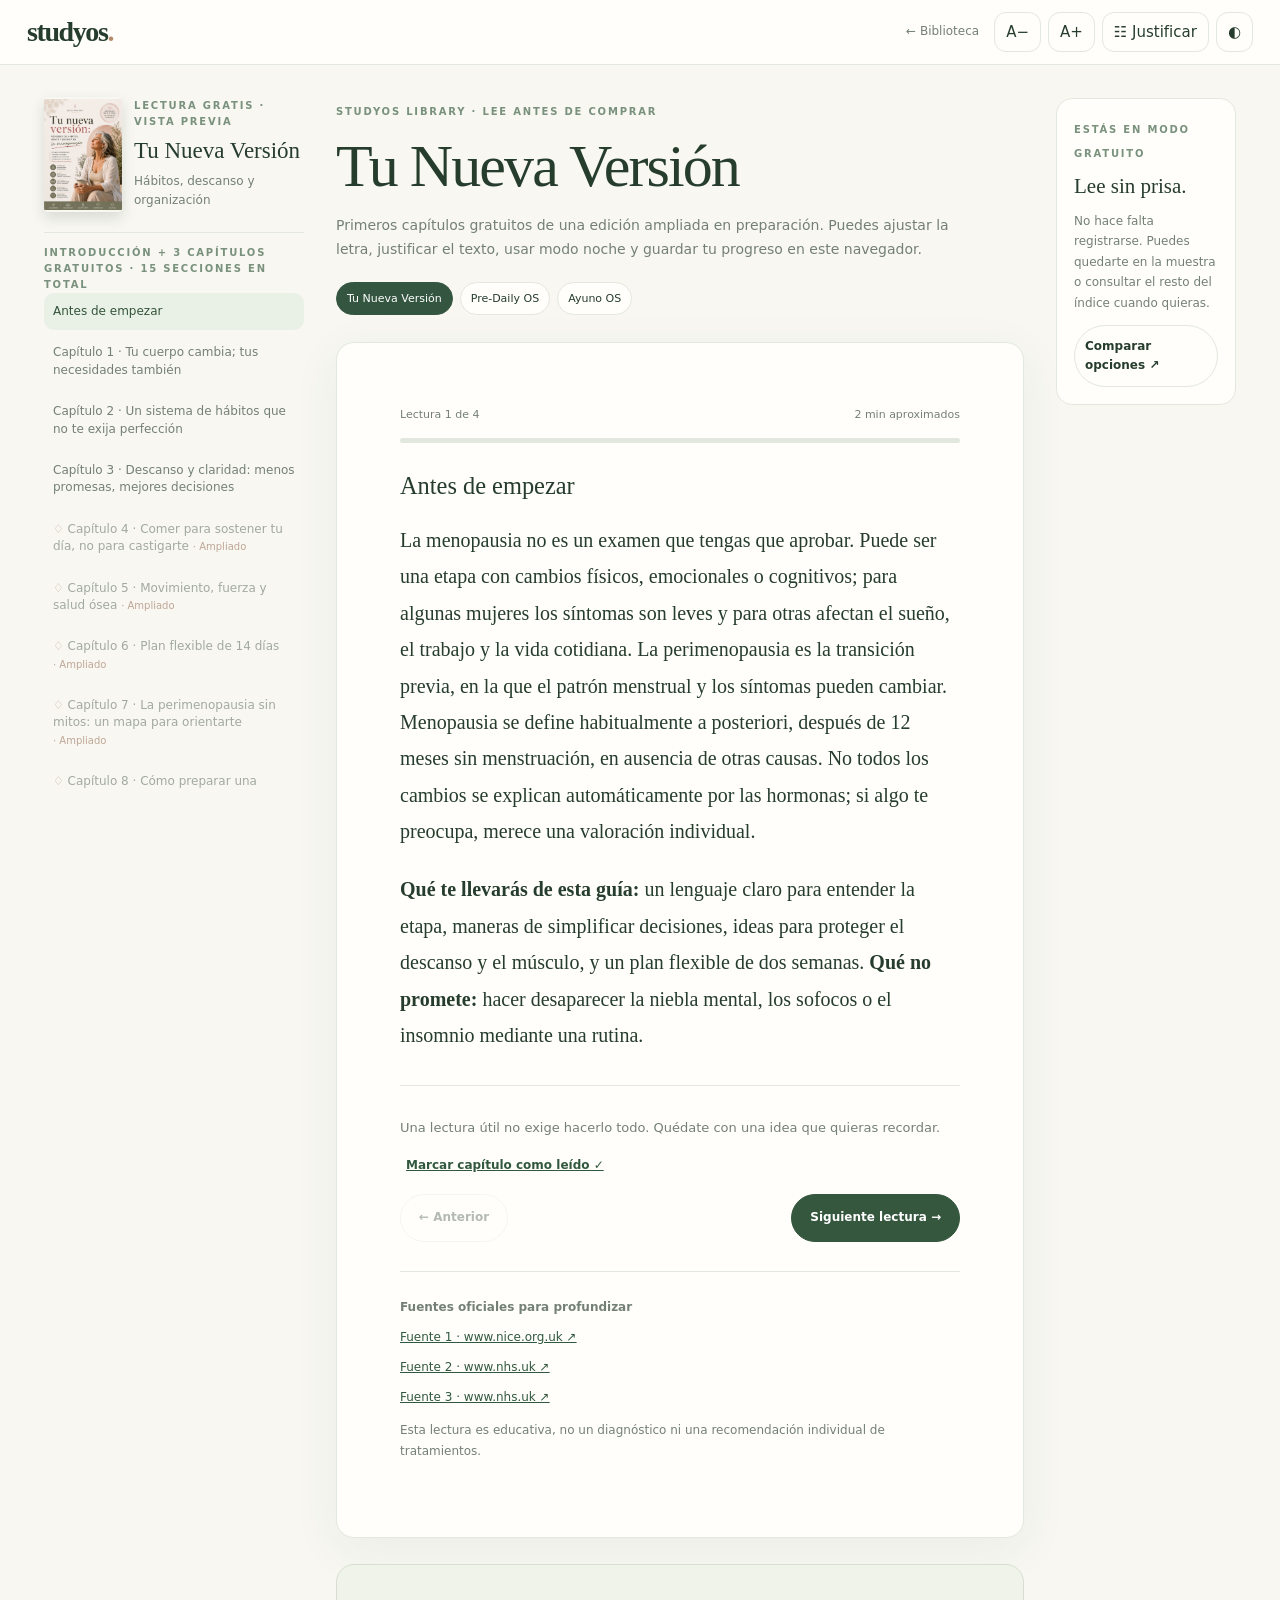
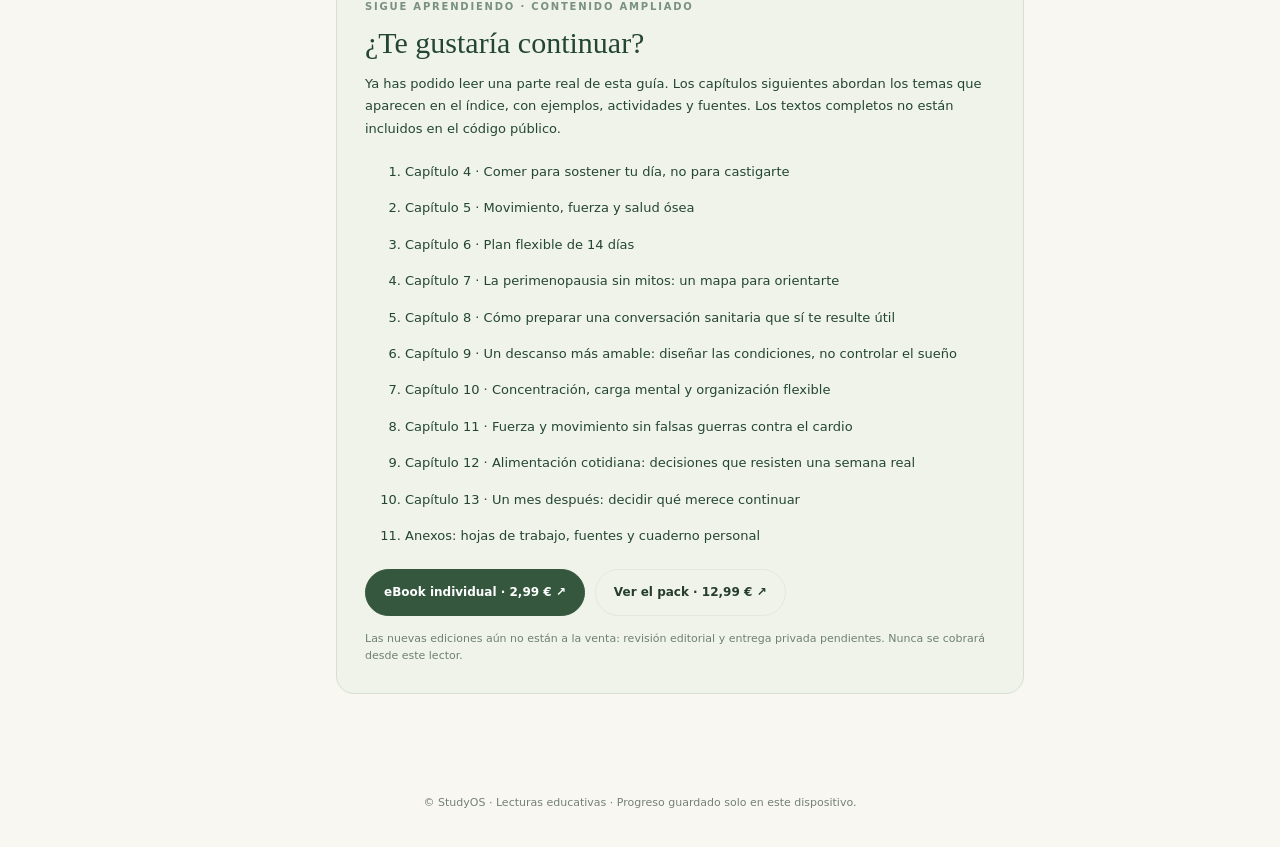
==== commit c265d2ec: "Improve mobile chapter reader typography and controls" ====
--- a/leer.html
+++ b/leer.html
@@ -9,6 +9,13 @@
 .left-text .prose p,.left-text .prose li{text-align:left;hyphens:none}
 .upgrade{scroll-margin-top:95px}.upgrade li{line-height:1.65;margin-bottom:5px}.upgrade .offer-buttons .btn{min-height:46px}
 @media(max-width:480px){.upgrade{padding:19px}.upgrade .offer-buttons{flex-direction:column}.upgrade .offer-buttons .btn{width:100%}}
+
+/* Mobile chapter reading: left-aligned text, short line lengths, larger touch targets. */
+.prose{font-size:var(--reader-font);line-height:1.82;max-width:68ch}
+.prose p,.prose li{text-align:left;text-justify:auto;hyphens:none;-webkit-hyphens:none;overflow-wrap:break-word}
+.left-text .prose p,.left-text .prose li{text-align:left;hyphens:none}
+@media(max-width:800px){.shell{padding:12px 12px 90px;gap:13px}.reader-intro{margin:3px 0 16px}.reader-intro p{font-size:14px;line-height:1.65}.reader-intro h1{font-size:clamp(34px,9vw,42px);letter-spacing:-1px;line-height:1.1}.book-top{gap:10px}.side img{width:48px;height:66px}.side h2{font-size:20px}.side p{font-size:12px}.side-divider{margin:10px 0 4px}.book-toc{gap:7px;margin:0 -2px 3px}.book-toc button{max-width:210px;padding:9px 12px;font-size:12px;white-space:normal}.paper{padding:20px 17px;border-radius:14px;box-shadow:0 5px 22px #345c350a}.reading-meta{font-size:11px;align-items:flex-start}.meter{margin:11px 0 22px}.prose{font-size:var(--reader-font);line-height:1.85;letter-spacing:.005em}.prose h2{font-size:1.45em;line-height:1.22;margin:12px 0 18px}.prose h3{font-size:1.18em;line-height:1.3;margin:22px 0 10px}.prose p,.prose li{margin-bottom:1.12em}.prose ul,.prose ol{padding-left:22px}.prose blockquote{margin:18px 0;padding:13px 14px}.chapter-actions{margin-top:24px;padding-top:17px}.nav-chapter{display:grid;grid-template-columns:1fr 1fr;gap:9px}.nav-chapter .btn{min-height:46px;padding:11px 10px;font-size:12px}.sources{margin-top:22px;padding-top:20px}.top{padding:8px 11px;gap:8px;align-items:center}.logo{font-size:22px;flex:0 0 auto}.controls{gap:5px;flex-wrap:nowrap}.tool{padding:8px 9px;font-size:12px;min-height:38px}.back{display:none}.upgrade{padding:18px;margin-top:18px}.upgrade h2{font-size:27px}.upgrade .offer-buttons .btn{width:100%}}
+@media(max-width:380px){.paper{padding:18px 14px}.tool{padding:7px;font-size:11px}.nav-chapter{grid-template-columns:1fr}.reading-meta{gap:7px}}
 </style></head><body>
 <header><div class="top"><a class="logo" href="index.html" aria-label="Volver a StudyOS">studyos<b>.</b></a><div class="controls"><a class="back" href="index.html#biblioteca">← Biblioteca</a><button class="tool" id="smaller" aria-label="Reducir tamaño de texto">A−</button><button class="tool" id="larger" aria-label="Aumentar tamaño de texto">A+</button><button class="tool" id="justify" aria-pressed="true" title="Alternar texto justificado y alineado a la izquierda">☷ Justificar</button><button class="tool" id="night" aria-label="Alternar modo nocturno">◐</button></div></div></header>
 <main class="shell"><aside class="side"><div class="book-top"><img id="cover" alt="Portada de la guía"><div><div class="eyebrow">LECTURA GRATIS · VISTA PREVIA</div><h2 id="side-title"></h2><p id="side-sub"></p></div></div><div class="side-divider"></div><div class="eyebrow" id="toc-counter"></div><nav class="book-toc" id="toc" aria-label="Índice de capítulos"></nav></aside>
@@ -17,7 +24,7 @@
 <section class="upgrade" id="continuar"><span class="eyebrow">SIGUE APRENDIENDO · CONTENIDO AMPLIADO</span><h2>¿Te gustaría continuar?</h2><p>Ya has podido leer una parte real de esta guía. Los capítulos siguientes abordan los temas que aparecen en el índice, con ejemplos, actividades y fuentes. Los textos completos no están incluidos en el código público.</p><div id="locked-list"></div><div class="offer-buttons"><a class="btn" href="index.html#precios" id="buy-single">eBook individual · 2,99 € ↗</a><a class="btn secondary" href="index.html#precios">Ver el pack · 12,99 € ↗</a></div><div class="upgrade-note">Las nuevas ediciones aún no están a la venta: revisión editorial y entrega privada pendientes. Nunca se cobrará desde este lector.</div></section>
 </div><aside class="reader-aside"><div class="mini-box"><span class="eyebrow">ESTÁS EN MODO GRATUITO</span><h3>Lee sin prisa.</h3><p>No hace falta registrarse. Puedes quedarte en la muestra o consultar el resto del índice cuando quieras.</p><a class="btn secondary" href="index.html#precios">Comparar opciones ↗</a></div></aside></main><div class="footer">© StudyOS · Lecturas educativas · Progreso guardado solo en este dispositivo.</div>
 <script src="lecturas.js"></script><script>
-(()=>{const DATA=window.STUDYOS_LECTURAS||{};const $=id=>document.getElementById(id);let key=new URLSearchParams(location.search).get('libro');if(!DATA[key])key='habitos';let book=DATA[key],idx=0;const storage='studyos-reading-v5';let saved={};try{saved=JSON.parse(localStorage.getItem(storage)||'{}')}catch{}function save(){try{localStorage.setItem(storage,JSON.stringify(saved))}catch{}}let font=19;try{font=Math.max(16,Math.min(25,Number(localStorage.getItem('studyos-font-v5'))||19))}catch{}function setfont(){document.documentElement.style.setProperty('--reader-font',font+'px');try{localStorage.setItem('studyos-font-v5',String(font))}catch{}}
+(()=>{const DATA=window.STUDYOS_LECTURAS||{};const $=id=>document.getElementById(id);let key=new URLSearchParams(location.search).get('libro');if(!DATA[key])key='habitos';let book=DATA[key],idx=0;const storage='studyos-reading-v5';let saved={};try{saved=JSON.parse(localStorage.getItem(storage)||'{}')}catch{}function save(){try{localStorage.setItem(storage,JSON.stringify(saved))}catch{}}let font=20;try{font=Math.max(16,Math.min(25,Number(localStorage.getItem('studyos-font-v5'))||20))}catch{}function setfont(){document.documentElement.style.setProperty('--reader-font',font+'px');try{localStorage.setItem('studyos-font-v5',String(font))}catch{}}
 const labels=Object.keys(DATA);function draw(){const ch=book.chapters[idx];$('cover').src=book.cover;$('cover').alt='Portada de '+book.title;$('side-title').textContent=book.title;$('side-sub').textContent=book.subtitle;$('title').textContent=book.title;$('toc-counter').textContent=book.free_label+' · '+book.total_chapters+' secciones en total';$('chapter-counter').textContent='Lectura '+(idx+1)+' de '+book.chapters.length;$('minute-counter').textContent=ch.minutes+' min aproximados';const read=saved[key]||[];$('meter').style.width=(read.length/book.chapters.length*100)+'%';$('prose').innerHTML=ch.html;$('toc').innerHTML=book.chapters.map((c,i)=>'<button data-ch="'+i+'" class="'+(idx===i?'active':'')+'">'+(read.includes(i)?'✓ ':'')+c.title+'</button>').join('')+book.premium_outline.map((t,i)=>'<button type="button" class="locked" data-lock="'+i+'" title="Contenido de la edición ampliada"><span class="lock-icon">♢</span> '+t+' <span class="toc-tag">· Ampliado</span></button>').join('');$('read-button').textContent=read.includes(idx)?'Capítulo leído ✓':'Marcar capítulo como leído ✓';$('prev').disabled=idx===0;$('next').textContent=idx===book.chapters.length-1?'Ver lo que sigue ↓':'Siguiente lectura →';$('book-switch').innerHTML=labels.map(k=>'<a href="leer.html?libro='+k+'" class="'+(k===key?'active':'')+'">'+DATA[k].title+'</a>').join('');$('source-list').innerHTML=book.sources.map((u,i)=>'<a class="source-link" target="_blank" rel="noopener noreferrer" href="'+u+'">Fuente '+(i+1)+' · '+new URL(u).hostname+' ↗</a>').join('');$('locked-list').innerHTML='<ol>'+book.premium_outline.map(x=>'<li>'+x+'</li>').join('')+'</ol>';}
-$('toc').onclick=e=>{const locked=e.target.closest('[data-lock]');if(locked){$('continuar').scrollIntoView({behavior:'smooth'});return;}const b=e.target.closest('[data-ch]');if(b){idx=Number(b.dataset.ch);draw();window.scrollTo({top:0,behavior:'smooth'})}};$('prev').onclick=()=>{if(idx>0){idx--;draw();window.scrollTo({top:0,behavior:'smooth'})}};$('next').onclick=()=>{if(idx<book.chapters.length-1){idx++;draw();window.scrollTo({top:0,behavior:'smooth'})}else $('continuar').scrollIntoView({behavior:'smooth'})};$('read-button').onclick=()=>{let s=saved[key]||[];if(!s.includes(idx))s.push(idx);saved[key]=s;save();draw()};$('larger').onclick=()=>{font=Math.min(25,font+1);setfont()};$('smaller').onclick=()=>{font=Math.max(16,font-1);setfont()};$('night').onclick=()=>{document.body.classList.toggle('night');try{localStorage.setItem('studyos-night-v5',document.body.classList.contains('night')?'1':'0')}catch{}};$('justify').onclick=()=>{document.body.classList.toggle('left-text');let yes=!document.body.classList.contains('left-text');$('justify').setAttribute('aria-pressed',String(yes));try{localStorage.setItem('studyos-justify-v5',yes?'1':'0')}catch{}};try{if(localStorage.getItem('studyos-night-v5')==='1')document.body.classList.add('night');if(localStorage.getItem('studyos-justify-v5')==='0'){document.body.classList.add('left-text');$('justify').setAttribute('aria-pressed','false')}}catch{}setfont();draw()})();
+$('toc').onclick=e=>{const locked=e.target.closest('[data-lock]');if(locked){$('continuar').scrollIntoView({behavior:'smooth'});return;}const b=e.target.closest('[data-ch]');if(b){idx=Number(b.dataset.ch);draw();window.scrollTo({top:0,behavior:'smooth'})}};$('prev').onclick=()=>{if(idx>0){idx--;draw();window.scrollTo({top:0,behavior:'smooth'})}};$('next').onclick=()=>{if(idx<book.chapters.length-1){idx++;draw();window.scrollTo({top:0,behavior:'smooth'})}else $('continuar').scrollIntoView({behavior:'smooth'})};$('read-button').onclick=()=>{let s=saved[key]||[];if(!s.includes(idx))s.push(idx);saved[key]=s;save();draw()};$('larger').onclick=()=>{font=Math.min(25,font+1);setfont()};$('smaller').onclick=()=>{font=Math.max(16,font-1);setfont()};$('night').onclick=()=>{document.body.classList.toggle('night');try{localStorage.setItem('studyos-night-v5',document.body.classList.contains('night')?'1':'0')}catch{}};$('justify').onclick=()=>{document.body.classList.toggle('left-text');let yes=!document.body.classList.contains('left-text');$('justify').setAttribute('aria-pressed',String(yes));try{localStorage.setItem('studyos-justify-v5',yes?'1':'0')}catch{}};document.body.classList.add('left-text');$('justify').setAttribute('aria-pressed','false');try{if(localStorage.getItem('studyos-night-v5')==='1')document.body.classList.add('night');if(localStorage.getItem('studyos-justify-v5')==='1'){document.body.classList.remove('left-text');$('justify').setAttribute('aria-pressed','true')}}catch{}setfont();draw()})();
 </script></body></html>
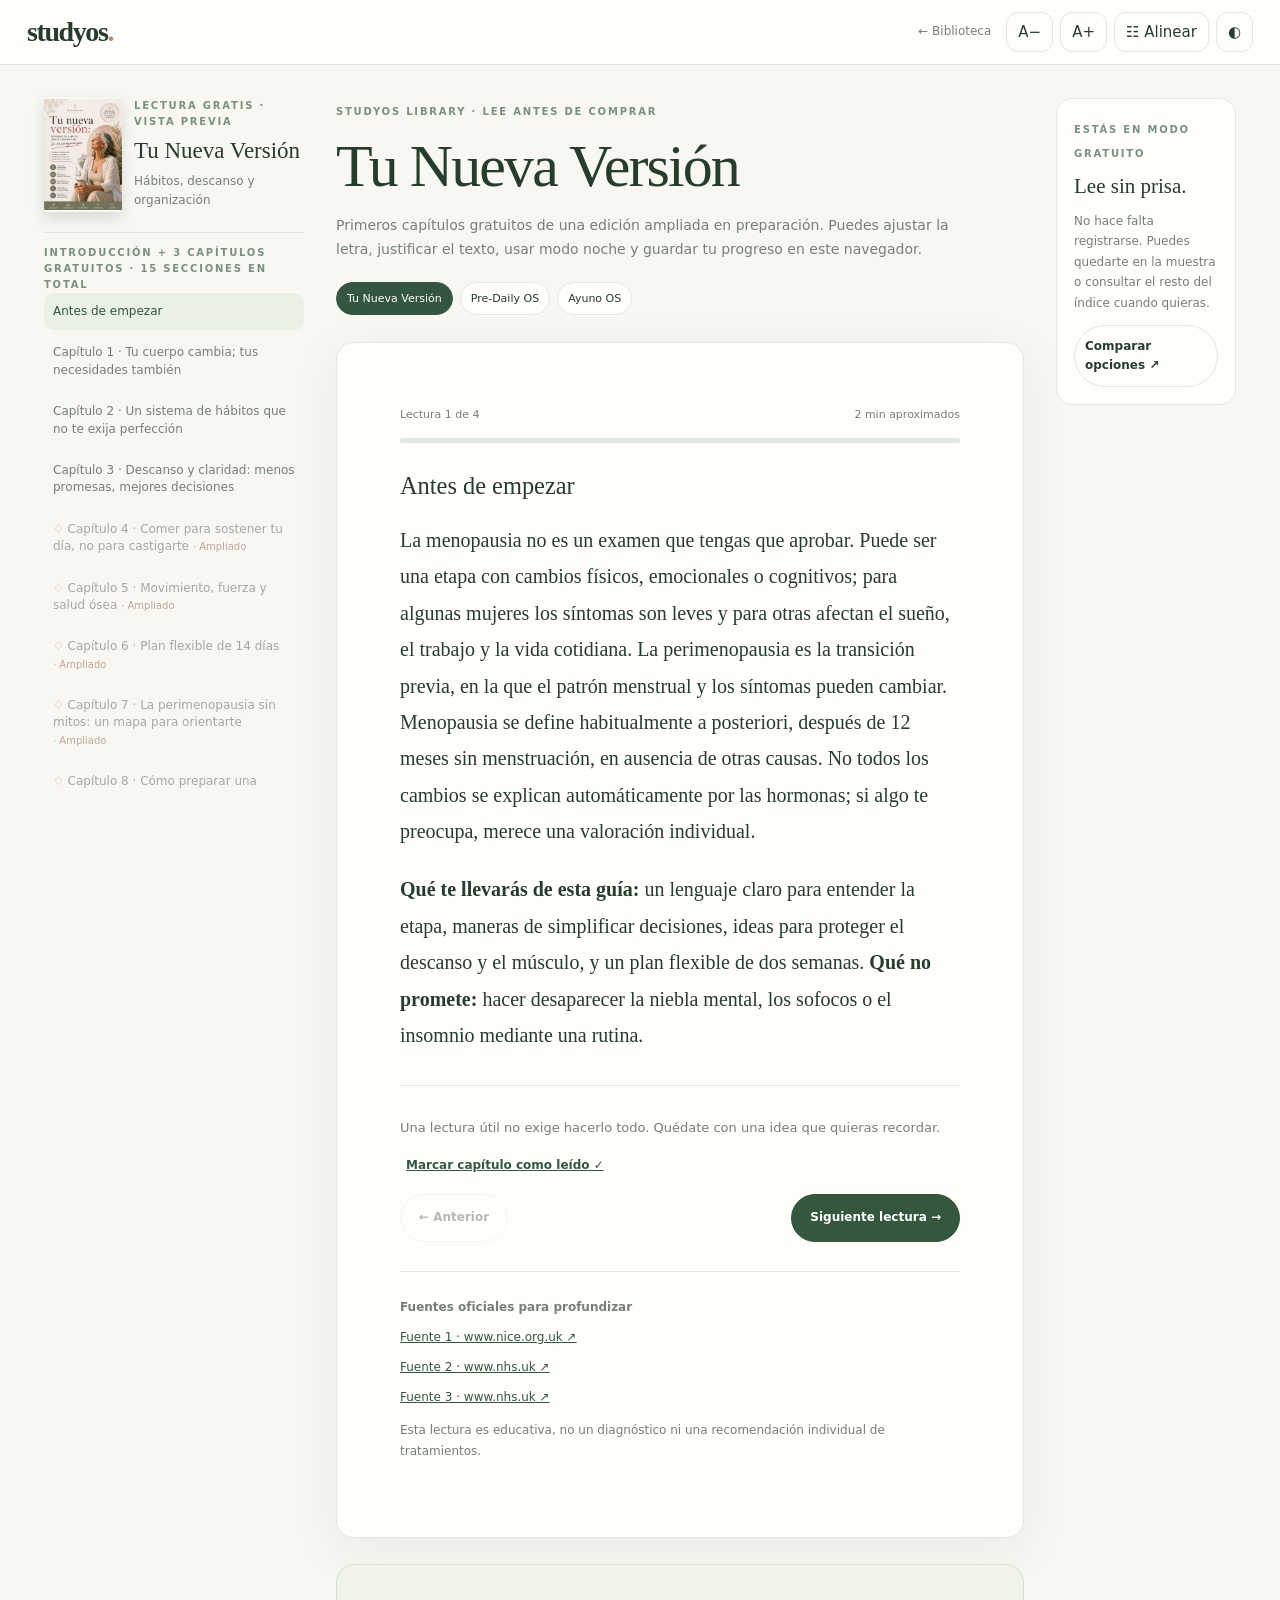
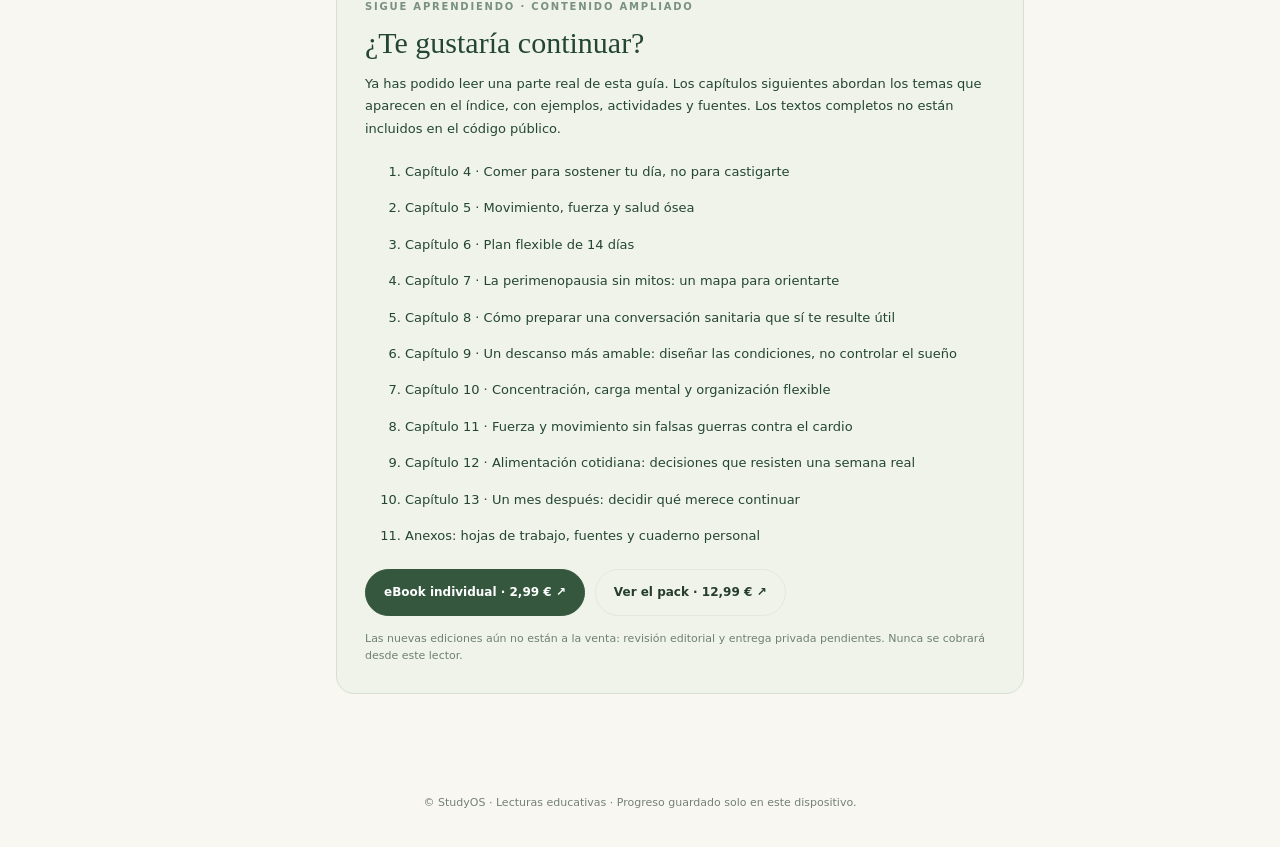
==== commit f4f430ab: "Fix reader back navigation and alignment control label" ====
--- a/leer.html
+++ b/leer.html
@@ -17,7 +17,7 @@
 @media(max-width:800px){.shell{padding:12px 12px 90px;gap:13px}.reader-intro{margin:3px 0 16px}.reader-intro p{font-size:14px;line-height:1.65}.reader-intro h1{font-size:clamp(34px,9vw,42px);letter-spacing:-1px;line-height:1.1}.book-top{gap:10px}.side img{width:48px;height:66px}.side h2{font-size:20px}.side p{font-size:12px}.side-divider{margin:10px 0 4px}.book-toc{gap:7px;margin:0 -2px 3px}.book-toc button{max-width:210px;padding:9px 12px;font-size:12px;white-space:normal}.paper{padding:20px 17px;border-radius:14px;box-shadow:0 5px 22px #345c350a}.reading-meta{font-size:11px;align-items:flex-start}.meter{margin:11px 0 22px}.prose{font-size:var(--reader-font);line-height:1.85;letter-spacing:.005em}.prose h2{font-size:1.45em;line-height:1.22;margin:12px 0 18px}.prose h3{font-size:1.18em;line-height:1.3;margin:22px 0 10px}.prose p,.prose li{margin-bottom:1.12em}.prose ul,.prose ol{padding-left:22px}.prose blockquote{margin:18px 0;padding:13px 14px}.chapter-actions{margin-top:24px;padding-top:17px}.nav-chapter{display:grid;grid-template-columns:1fr 1fr;gap:9px}.nav-chapter .btn{min-height:46px;padding:11px 10px;font-size:12px}.sources{margin-top:22px;padding-top:20px}.top{padding:8px 11px;gap:8px;align-items:center}.logo{font-size:22px;flex:0 0 auto}.controls{gap:5px;flex-wrap:nowrap}.tool{padding:8px 9px;font-size:12px;min-height:38px}.back{display:none}.upgrade{padding:18px;margin-top:18px}.upgrade h2{font-size:27px}.upgrade .offer-buttons .btn{width:100%}}
 @media(max-width:380px){.paper{padding:18px 14px}.tool{padding:7px;font-size:11px}.nav-chapter{grid-template-columns:1fr}.reading-meta{gap:7px}}
 </style></head><body>
-<header><div class="top"><a class="logo" href="index.html" aria-label="Volver a StudyOS">studyos<b>.</b></a><div class="controls"><a class="back" href="index.html#biblioteca">← Biblioteca</a><button class="tool" id="smaller" aria-label="Reducir tamaño de texto">A−</button><button class="tool" id="larger" aria-label="Aumentar tamaño de texto">A+</button><button class="tool" id="justify" aria-pressed="true" title="Alternar texto justificado y alineado a la izquierda">☷ Justificar</button><button class="tool" id="night" aria-label="Alternar modo nocturno">◐</button></div></div></header>
+<header><div class="top"><a class="logo" href="index.html" aria-label="Volver a StudyOS">studyos<b>.</b></a><div class="controls"><a class="back" href="index.html?vista=ebooks">← Biblioteca</a><button class="tool" id="smaller" aria-label="Reducir tamaño de texto">A−</button><button class="tool" id="larger" aria-label="Aumentar tamaño de texto">A+</button><button class="tool" id="justify" aria-pressed="false" title="Alternar texto justificado y alineado a la izquierda">☷ Alinear</button><button class="tool" id="night" aria-label="Alternar modo nocturno">◐</button></div></div></header>
 <main class="shell"><aside class="side"><div class="book-top"><img id="cover" alt="Portada de la guía"><div><div class="eyebrow">LECTURA GRATIS · VISTA PREVIA</div><h2 id="side-title"></h2><p id="side-sub"></p></div></div><div class="side-divider"></div><div class="eyebrow" id="toc-counter"></div><nav class="book-toc" id="toc" aria-label="Índice de capítulos"></nav></aside>
 <div class="main-col"><div class="reader-intro"><span class="eyebrow">STUDYOS LIBRARY · LEE ANTES DE COMPRAR</span><h1 id="title"></h1><p>Primeros capítulos gratuitos de una edición ampliada en preparación. Puedes ajustar la letra, justificar el texto, usar modo noche y guardar tu progreso en este navegador.</p><div class="book-switch" id="book-switch"></div></div>
 <article class="paper"><div class="reading-meta"><span id="chapter-counter"></span><span id="minute-counter"></span></div><div class="meter"><i id="meter"></i></div><div class="prose" id="prose" lang="es"></div><div class="chapter-actions"><p>Una lectura útil no exige hacerlo todo. Quédate con una idea que quieras recordar.</p><button id="read-button" type="button" class="mark">Marcar capítulo como leído ✓</button><div class="nav-chapter"><button id="prev" type="button" class="btn secondary">← Anterior</button><button id="next" type="button" class="btn">Siguiente lectura →</button></div></div><div class="sources"><strong>Fuentes oficiales para profundizar</strong><div id="source-list"></div><p>Esta lectura es educativa, no un diagnóstico ni una recomendación individual de tratamientos.</p></div></article>
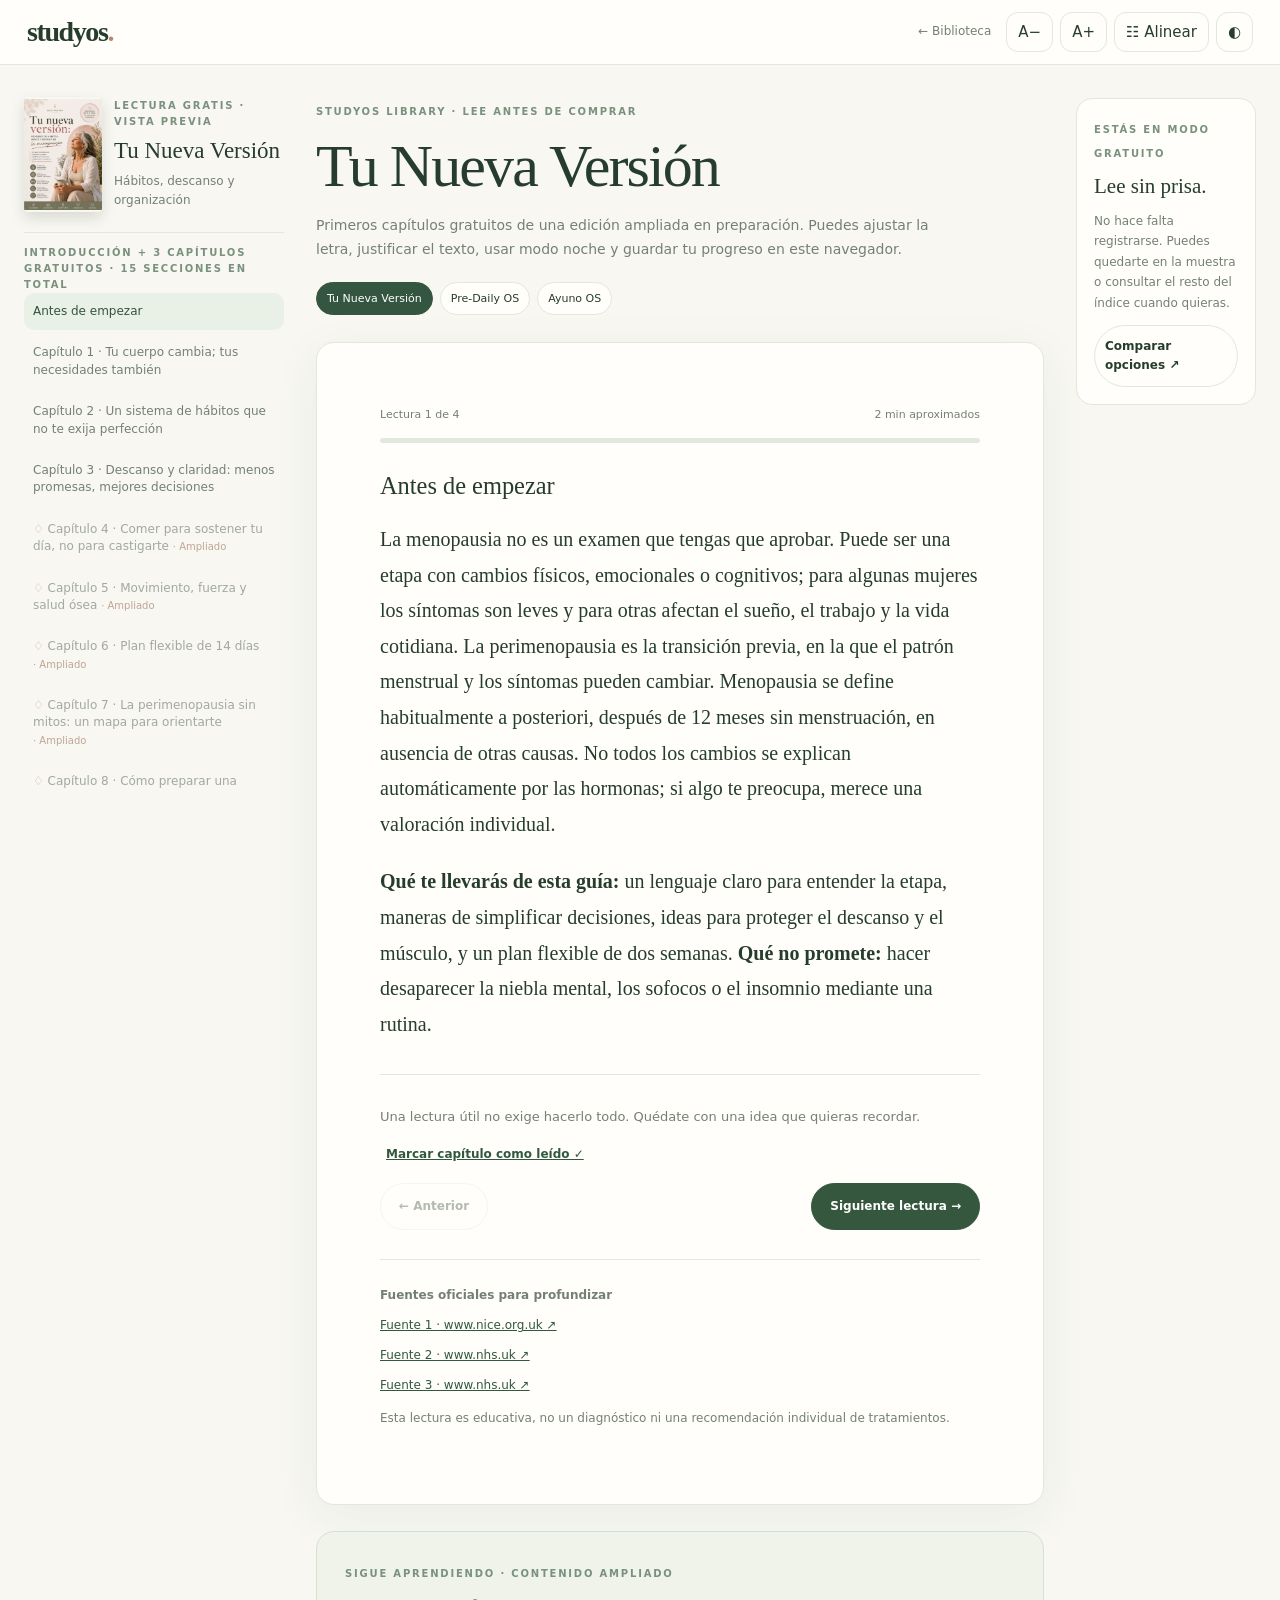
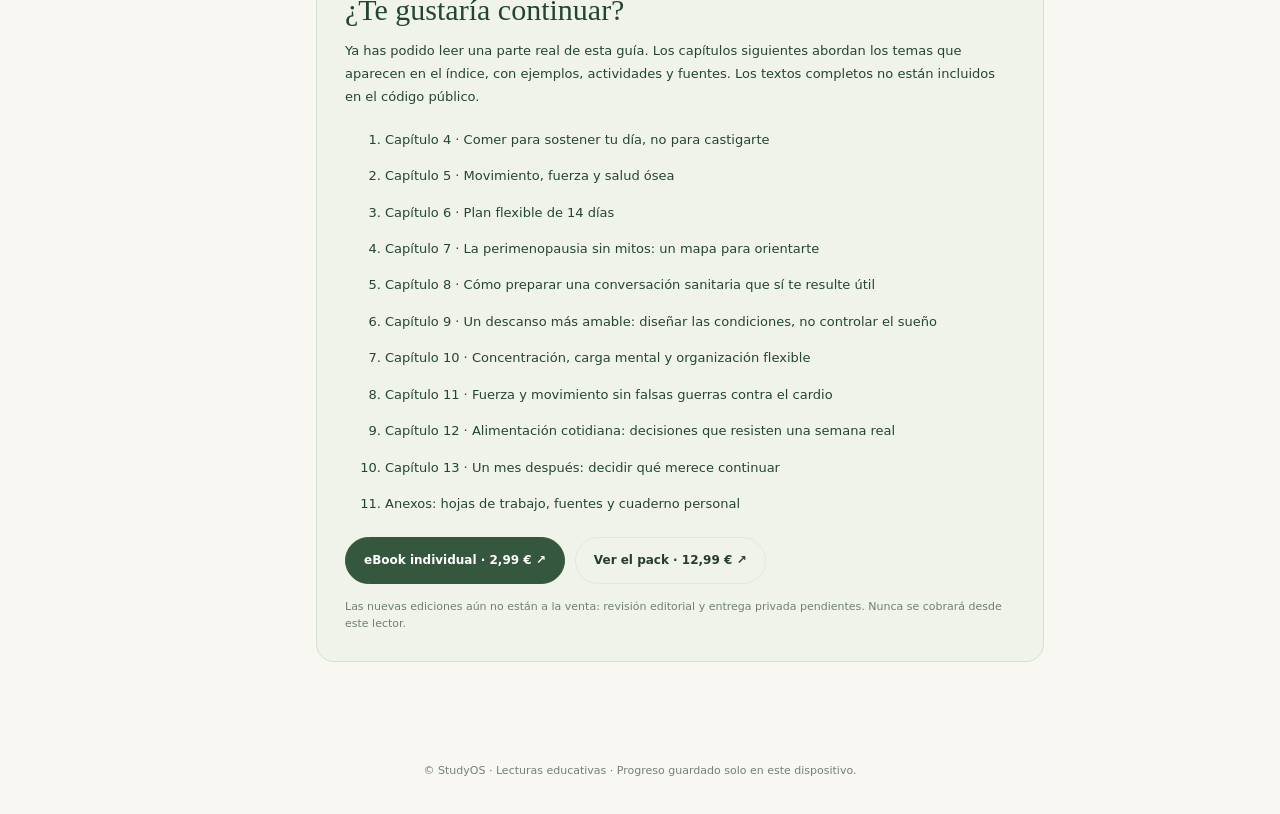
==== commit e0525ac0: "Fix iOS ebook reader text overflow and autosizing" ====
--- a/leer.html
+++ b/leer.html
@@ -16,6 +16,31 @@
 .left-text .prose p,.left-text .prose li{text-align:left;hyphens:none}
 @media(max-width:800px){.shell{padding:12px 12px 90px;gap:13px}.reader-intro{margin:3px 0 16px}.reader-intro p{font-size:14px;line-height:1.65}.reader-intro h1{font-size:clamp(34px,9vw,42px);letter-spacing:-1px;line-height:1.1}.book-top{gap:10px}.side img{width:48px;height:66px}.side h2{font-size:20px}.side p{font-size:12px}.side-divider{margin:10px 0 4px}.book-toc{gap:7px;margin:0 -2px 3px}.book-toc button{max-width:210px;padding:9px 12px;font-size:12px;white-space:normal}.paper{padding:20px 17px;border-radius:14px;box-shadow:0 5px 22px #345c350a}.reading-meta{font-size:11px;align-items:flex-start}.meter{margin:11px 0 22px}.prose{font-size:var(--reader-font);line-height:1.85;letter-spacing:.005em}.prose h2{font-size:1.45em;line-height:1.22;margin:12px 0 18px}.prose h3{font-size:1.18em;line-height:1.3;margin:22px 0 10px}.prose p,.prose li{margin-bottom:1.12em}.prose ul,.prose ol{padding-left:22px}.prose blockquote{margin:18px 0;padding:13px 14px}.chapter-actions{margin-top:24px;padding-top:17px}.nav-chapter{display:grid;grid-template-columns:1fr 1fr;gap:9px}.nav-chapter .btn{min-height:46px;padding:11px 10px;font-size:12px}.sources{margin-top:22px;padding-top:20px}.top{padding:8px 11px;gap:8px;align-items:center}.logo{font-size:22px;flex:0 0 auto}.controls{gap:5px;flex-wrap:nowrap}.tool{padding:8px 9px;font-size:12px;min-height:38px}.back{display:none}.upgrade{padding:18px;margin-top:18px}.upgrade h2{font-size:27px}.upgrade .offer-buttons .btn{width:100%}}
 @media(max-width:380px){.paper{padding:18px 14px}.tool{padding:7px;font-size:11px}.nav-chapter{grid-template-columns:1fr}.reading-meta{gap:7px}}
+
+/* iOS reader fix: prevent text autosizing and force all reading content inside viewport. */
+html{-webkit-text-size-adjust:100%;text-size-adjust:100%;width:100%;overflow-x:hidden}
+body{width:100%;max-width:100%;overflow-x:hidden}
+.shell,.main-col,.paper,.prose{min-width:0;max-width:100%}
+.paper{width:100%;overflow-wrap:anywhere}
+.prose{width:100%;max-width:100%;font-size:var(--reader-font);line-height:1.78;overflow-wrap:anywhere;word-break:normal}
+.prose p,.prose li{font-size:1em;max-width:100%;white-space:normal;overflow-wrap:anywhere;word-break:normal}
+.prose img,.prose table,.prose pre{max-width:100%}
+@media(max-width:800px){
+ .shell{width:100%;padding:12px 12px 90px;grid-template-columns:minmax(0,1fr)}
+ .main-col{width:100%;min-width:0}
+ .paper{padding:18px 16px;border-radius:14px}
+ .prose{font-size:18px;line-height:1.78;letter-spacing:0}
+ .prose h2{font-size:1.35em;line-height:1.25;overflow-wrap:anywhere}
+ .prose h3{font-size:1.15em;line-height:1.3;overflow-wrap:anywhere}
+ .prose p,.prose li{text-align:left;hyphens:none;-webkit-hyphens:none}
+ .controls{min-width:0}
+ .top{min-width:0}
+}
+@media(max-width:390px){
+ .paper{padding:16px 13px}
+ .prose{font-size:17px;line-height:1.76}
+ .tool{font-size:11px;padding:7px}
+}
 </style></head><body>
 <header><div class="top"><a class="logo" href="index.html" aria-label="Volver a StudyOS">studyos<b>.</b></a><div class="controls"><a class="back" href="index.html?vista=ebooks">← Biblioteca</a><button class="tool" id="smaller" aria-label="Reducir tamaño de texto">A−</button><button class="tool" id="larger" aria-label="Aumentar tamaño de texto">A+</button><button class="tool" id="justify" aria-pressed="false" title="Alternar texto justificado y alineado a la izquierda">☷ Alinear</button><button class="tool" id="night" aria-label="Alternar modo nocturno">◐</button></div></div></header>
 <main class="shell"><aside class="side"><div class="book-top"><img id="cover" alt="Portada de la guía"><div><div class="eyebrow">LECTURA GRATIS · VISTA PREVIA</div><h2 id="side-title"></h2><p id="side-sub"></p></div></div><div class="side-divider"></div><div class="eyebrow" id="toc-counter"></div><nav class="book-toc" id="toc" aria-label="Índice de capítulos"></nav></aside>
